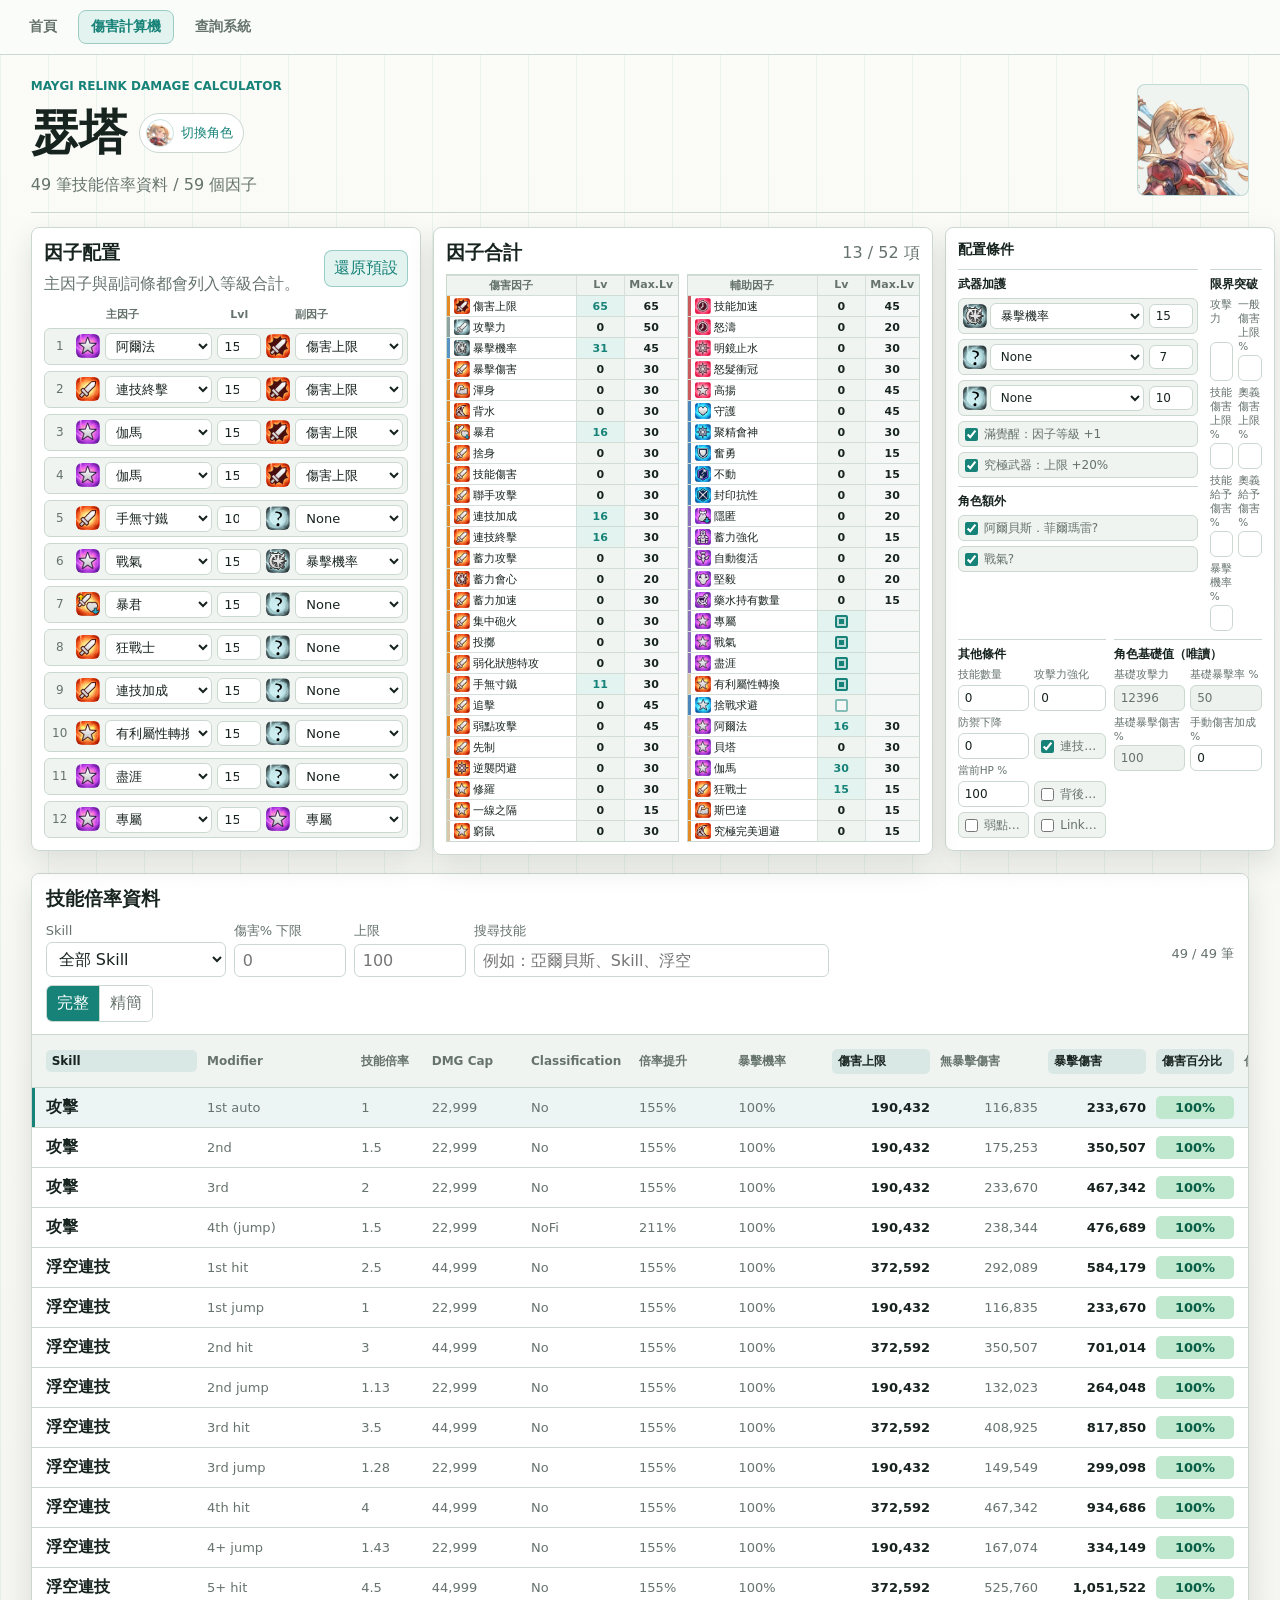
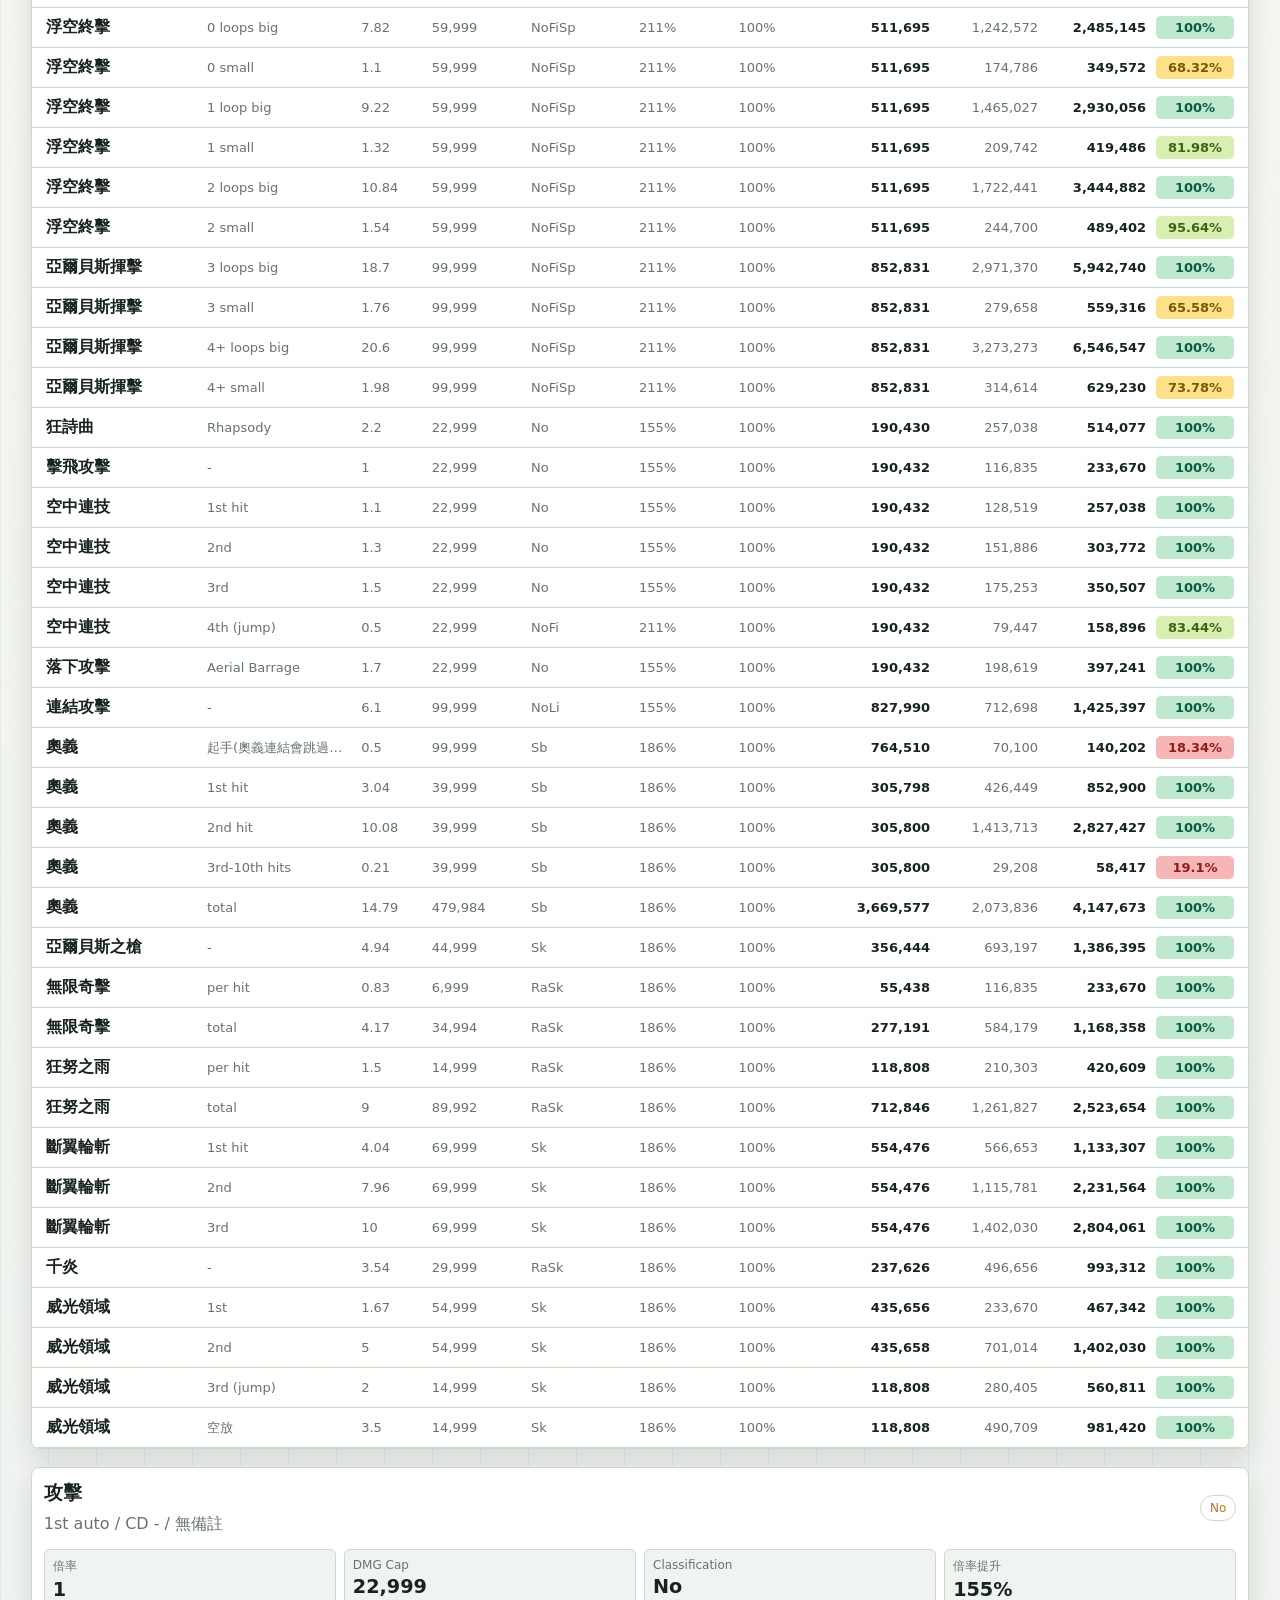
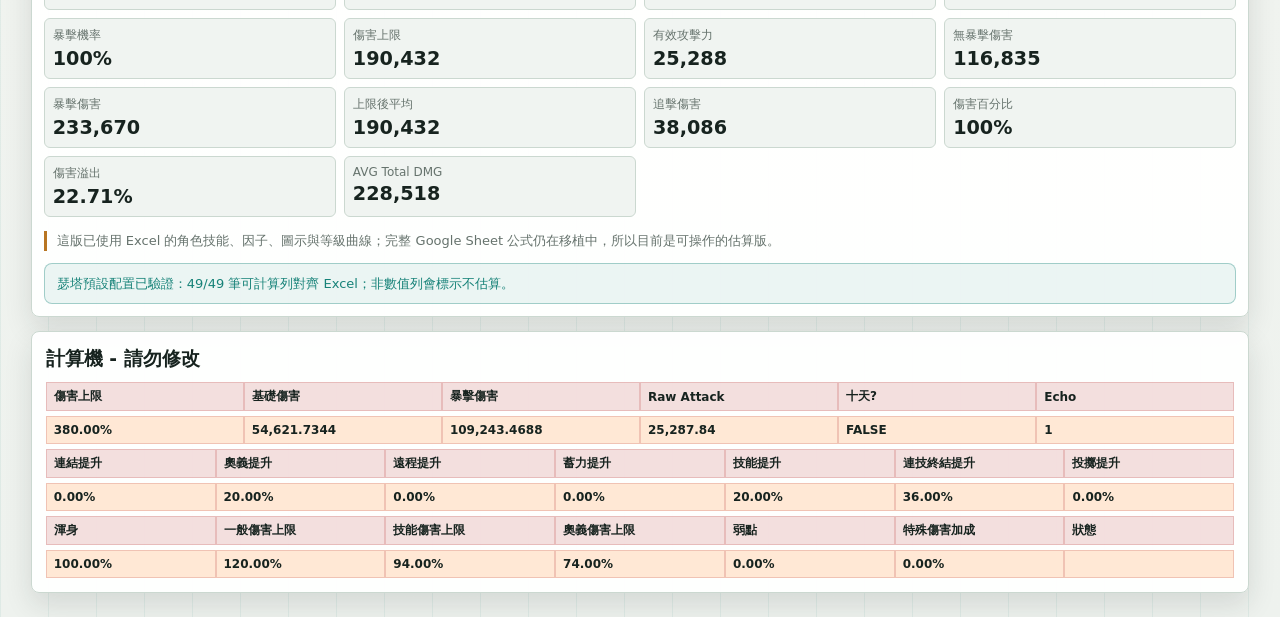
==== damage/index.html @ 38454992 "Sync damage data from Google Sheet export" ====
<!doctype html>
<html lang="zh-Hant">
  <head>
    <meta charset="utf-8" />
    <meta name="viewport" content="width=device-width, initial-scale=1" />
    <title>Relink 傷害計算</title>
    <link rel="stylesheet" href="./styles.css" />
  </head>
  <body>
    <nav class="site-nav" aria-label="全站導覽">
      <a href="../">首頁</a>
      <a class="active" href="./">傷害計算機</a>
      <a href="../query/">查詢系統</a>
    </nav>
    <div class="app">
      <main class="main">
        <section class="character-hero">
          <div>
            <p id="sourceMeta" class="eyebrow">Damage Calculator</p>
            <div class="character-title-row">
              <h2 id="characterName">角色</h2>
              <div class="character-picker">
                <button id="characterPickerButton" type="button" aria-expanded="false" aria-haspopup="listbox"></button>
                <div id="characterPickerMenu" class="character-picker-menu" role="listbox"></div>
              </div>
            </div>
            <p id="characterMeta" class="muted"></p>
          </div>
          <img id="characterAvatar" class="hero-avatar" alt="" />
        </section>

        <section class="layout">
          <section class="panel build-panel">
            <div class="panel-head">
              <div>
                <h3>因子配置</h3>
                <p>主因子與副詞條都會列入等級合計。</p>
              </div>
              <button id="resetBuildButton" type="button">還原預設</button>
            </div>
            <div id="sigilSlots" class="sigil-slots"></div>
          </section>

          <section class="panel side-panel">
            <div class="panel-head">
              <h3>配置條件</h3>
            </div>

            <div class="config-column">
              <div class="subsection">
                <h4>武器加護</h4>
                <div id="weaponGrid" class="weapon-grid"></div>
              </div>

              <div class="subsection">
                <h4>角色額外</h4>
                <div id="characterExtraGrid" class="toggle-grid"></div>
              </div>
            </div>

            <div class="config-column">
              <div class="subsection">
                <h4>限界突破</h4>
                <div id="limitBreakGrid" class="form-grid compact"></div>
              </div>
            </div>

            <div class="config-column">
              <div class="subsection">
                <h4>其他條件</h4>
                <div id="otherInputGrid" class="toggle-grid"></div>
              </div>

              <div class="subsection">
                <h4>角色基礎值（唯讀）</h4>
                <div class="base-grid compact">
                  <label class="field">
                    <span>基礎攻擊力</span>
                    <input id="attackInput" type="number" min="0" step="1" value="12396" readonly />
                  </label>
                  <label class="field">
                    <span>基礎暴擊率 %</span>
                    <input id="critRateInput" type="number" min="0" max="100" step="1" value="50" readonly />
                  </label>
                  <label class="field">
                    <span>基礎暴擊傷害 %</span>
                    <input id="critDamageInput" type="number" min="0" step="1" value="100" readonly />
                  </label>
                  <label class="field">
                    <span>手動傷害加成 %</span>
                    <input id="manualDamageInput" type="number" step="1" value="0" />
                  </label>
                </div>
              </div>
            </div>
          </section>

          <section class="panel trait-panel">
            <div class="panel-head">
              <h3>因子合計</h3>
              <span id="traitCount" class="muted"></span>
            </div>
            <div id="traitSummary" class="trait-summary"></div>
          </section>
        </section>

        <section class="panel data-section">
          <div class="section-head">
            <div>
              <h3>技能倍率資料</h3>
              <div class="table-tools">
                <label>
                  <span>Skill</span>
                  <select id="skillFilterSelect"></select>
                </label>
                <label>
                  <span>傷害% 下限</span>
                  <input id="damageMinInput" type="number" min="0" max="100" step="1" placeholder="0" />
                </label>
                <label>
                  <span>上限</span>
                  <input id="damageMaxInput" type="number" min="0" max="100" step="1" placeholder="100" />
                </label>
                <label class="table-search">
                  <span>搜尋技能</span>
                  <input id="searchInput" type="search" placeholder="例如：亞爾貝斯、Skill、浮空" autocomplete="off" />
                </label>
                <div class="segmented" role="group" aria-label="表格模式">
                  <button id="fullTableButton" type="button" class="active">完整</button>
                  <button id="compactTableButton" type="button">精簡</button>
                </div>
              </div>
            </div>
            <span id="rowCount"></span>
          </div>
          <div class="skill-header">
            <span class="col-skill important-col">Skill</span>
            <span class="col-modifier">Modifier</span>
            <span class="col-multiplier">技能倍率</span>
            <span class="col-base-cap">DMG Cap</span>
            <span class="col-class">Classification</span>
            <span class="col-boost">倍率提升</span>
            <span class="col-crit-rate">暴擊機率</span>
            <span class="col-final-cap important-col">傷害上限</span>
            <span class="col-normal">無暴擊傷害</span>
            <span class="col-crit important-col">暴擊傷害</span>
            <span class="col-damage-percent important-col">傷害百分比</span>
            <span class="col-overflow">傷害溢出</span>
            <span class="col-echo">追擊傷害</span>
            <span class="col-total important-col">AVG Total DMG</span>
          </div>
          <div id="skillTable" class="skill-table"></div>
        </section>

        <section class="detail-section">
          <section class="panel result-panel">
            <div class="panel-head">
              <div>
                <h3 id="selectedSkillName">技能</h3>
                <p id="selectedSkillMeta"></p>
              </div>
              <span id="selectedClass" class="badge">-</span>
            </div>
            <div class="result-grid">
              <div><span>倍率</span><strong id="resultMultiplier">-</strong></div>
              <div><span>DMG Cap</span><strong id="resultBaseCap">-</strong></div>
              <div><span>Classification</span><strong id="resultClassification">-</strong></div>
              <div><span>倍率提升</span><strong id="resultMultiplierBoost">-</strong></div>
              <div><span>暴擊機率</span><strong id="resultCritRate">-</strong></div>
              <div><span>傷害上限</span><strong id="resultFinalCap">-</strong></div>
              <div><span>有效攻擊力</span><strong id="resultAttack">-</strong></div>
              <div><span>無暴擊傷害</span><strong id="resultNormal">-</strong></div>
              <div><span>暴擊傷害</span><strong id="resultCrit">-</strong></div>
              <div><span>上限後平均</span><strong id="resultAverage">-</strong></div>
              <div><span>追擊傷害</span><strong id="resultEcho">-</strong></div>
              <div><span>傷害百分比</span><strong id="resultDamagePercent">-</strong></div>
              <div><span>傷害溢出</span><strong id="resultOverflow">-</strong></div>
              <div><span>AVG Total DMG</span><strong id="resultTotal">-</strong></div>
            </div>
            <p class="notice">這版已使用 Excel 的角色技能、因子、圖示與等級曲線；完整 Google Sheet 公式仍在移植中，所以目前是可操作的估算版。</p>
            <p id="verificationNote" class="verification-note"></p>
          </section>

          <section class="panel calculator-panel">
            <div class="panel-head">
              <h3>計算機 - 請勿修改</h3>
            </div>
            <div id="calculatorGrid" class="calculator-grid"></div>
          </section>
        </section>
      </main>
    </div>

    <script src="./data/damage-calculator.js?v=20260531-6"></script>
    <script src="./app.js?v=20260531-6"></script>
  </body>
</html>
---- damage/styles.css ----
:root {
  color-scheme: light;
  --bg: #f4f5f1;
  --panel: #ffffff;
  --panel-soft: #f0f4f1;
  --line: #cbd8d0;
  --text: #17231f;
  --muted: #66736d;
  --accent: #168278;
  --accent-soft: #e3f3ef;
  --gold: #b87522;
  --red: #c14d4d;
  --blue: #4779b8;
  --shadow: 0 12px 28px rgba(23, 35, 31, 0.12);
}

* {
  box-sizing: border-box;
}

body {
  margin: 0;
  background:
    linear-gradient(90deg, rgba(22, 130, 120, 0.07) 0 1px, transparent 1px 100%),
    linear-gradient(180deg, #fbfcf7 0%, var(--bg) 48%, #eef2ee 100%);
  background-size: 48px 48px, auto;
  color: var(--text);
  font-family: "Microsoft JhengHei", "PingFang TC", "Noto Sans TC", system-ui, sans-serif;
}

.site-nav {
  position: sticky;
  top: 0;
  z-index: 40;
  display: flex;
  gap: 8px;
  align-items: center;
  padding: 10px 16px;
  border-bottom: 1px solid var(--line);
  background: rgba(250, 252, 249, 0.94);
  backdrop-filter: blur(14px);
}

.site-nav a {
  padding: 7px 12px;
  border: 1px solid transparent;
  border-radius: 8px;
  color: var(--muted);
  font-size: 14px;
  font-weight: 700;
  text-decoration: none;
}

.site-nav a:hover,
.site-nav a.active {
  border-color: #9ccbc4;
  color: var(--accent);
  background: var(--accent-soft);
}

button,
input,
select {
  font: inherit;
}

button,
select {
  cursor: pointer;
}

.app {
  display: grid;
  grid-template-columns: minmax(0, 1fr);
  min-height: 100vh;
}

.sidebar {
  position: sticky;
  top: 0;
  height: 100vh;
  overflow: auto;
  border-right: 1px solid var(--line);
  padding: 22px 14px;
  background: rgba(250, 252, 249, 0.96);
  backdrop-filter: blur(14px);
}

.brand p,
.eyebrow {
  margin: 0 0 8px;
  color: var(--accent);
  font-size: 12px;
  font-weight: 800;
  letter-spacing: 0;
  text-transform: uppercase;
}

.brand h1,
.character-hero h2,
.panel h3,
.panel h4,
.section-head h3 {
  margin: 0;
  letter-spacing: 0;
}

.brand h1 {
  font-size: 28px;
}

.brand span,
.muted,
.panel-head p,
#selectedSkillMeta,
.notice {
  color: var(--muted);
}

.brand span {
  display: block;
  margin-top: 10px;
  font-size: 13px;
  line-height: 1.6;
}

.field {
  display: grid;
  gap: 5px;
  margin-top: 10px;
}

.field span {
  color: var(--muted);
  font-size: 13px;
}

.field input,
.sigil-slot select,
.sigil-slot input {
  width: 100%;
  min-width: 0;
  border: 1px solid var(--line);
  border-radius: 6px;
  padding: 6px 8px;
  color: var(--text);
  background: var(--panel);
  outline: none;
}

.field input[readonly] {
  color: var(--muted);
  background: #eef2ef;
  cursor: default;
}

.field input:focus,
.sigil-slot select:focus,
.sigil-slot input:focus {
  border-color: var(--accent);
  box-shadow: 0 0 0 3px rgba(22, 130, 120, 0.14);
}

.character-option img,
.hero-avatar {
  border: 1px solid rgba(22, 130, 120, 0.22);
  border-radius: 8px;
  background: var(--panel-soft);
  object-fit: cover;
}

.main {
  min-width: 0;
  padding: 24px clamp(16px, 2.4vw, 34px);
}

.character-hero {
  display: grid;
  grid-template-columns: 1fr 112px;
  gap: 18px;
  align-items: end;
  border-bottom: 1px solid var(--line);
  padding-bottom: 16px;
}

.character-hero h2 {
  font-size: clamp(30px, 4vw, 48px);
}

.character-title-row {
  display: flex;
  gap: 12px;
  align-items: center;
  flex-wrap: wrap;
}

.character-picker {
  position: relative;
}

#characterPickerButton {
  display: inline-flex;
  align-items: center;
  gap: 7px;
  border: 1px solid var(--line);
  border-radius: 999px;
  padding: 5px 10px 5px 6px;
  color: var(--accent);
  background: var(--panel);
  font-size: 13px;
}

#characterPickerButton img {
  width: 28px;
  height: 28px;
  border: 1px solid rgba(22, 130, 120, 0.22);
  border-radius: 999px;
  object-fit: cover;
}

.character-picker-menu {
  position: absolute;
  z-index: 20;
  top: calc(100% + 8px);
  left: 0;
  display: none;
  width: 260px;
  max-height: 420px;
  overflow: auto;
  border: 1px solid var(--line);
  border-radius: 8px;
  padding: 6px;
  background: rgba(255, 255, 255, 0.98);
  box-shadow: var(--shadow);
}

.character-picker-menu.open {
  display: grid;
  gap: 5px;
}

.character-option {
  display: grid;
  grid-template-columns: 34px minmax(0, 1fr) auto;
  gap: 8px;
  align-items: center;
  width: 100%;
  border: 1px solid transparent;
  border-radius: 6px;
  padding: 5px 7px 5px 5px;
  color: var(--text);
  background: transparent;
  text-align: left;
}

.character-option:hover,
.character-option.selected {
  border-color: rgba(22, 130, 120, 0.35);
  background: var(--accent-soft);
}

.character-option img {
  width: 34px;
  height: 34px;
}

.character-option strong,
.character-option small {
  display: block;
  overflow: hidden;
  text-overflow: ellipsis;
  white-space: nowrap;
}

.character-option small {
  color: var(--muted);
  font-size: 11px;
}

.character-option .skill-count,
.character-option .verification-badge {
  min-width: 28px;
  border-radius: 999px;
  padding: 2px 6px;
  color: var(--muted);
  background: var(--panel-soft);
  font-size: 11px;
  text-align: center;
}

.character-option .verification-badge {
  min-width: 58px;
  color: #8a5b08;
  background: #fff4db;
  border: 1px solid #ead39d;
}

.character-option.unverified {
  color: #52605e;
}

.character-hero p:last-child {
  margin: 10px 0 0;
}

.hero-avatar {
  justify-self: end;
  width: 112px;
  height: 112px;
}

.layout {
  display: grid;
  grid-template-columns: minmax(390px, 530px) minmax(500px, 620px) minmax(330px, 1fr);
  gap: 12px;
  margin-top: 14px;
  align-items: start;
}

.panel {
  border: 1px solid var(--line);
  border-radius: 8px;
  background: rgba(255, 255, 255, 0.97);
  box-shadow: var(--shadow);
}

.build-panel,
.side-panel,
.result-panel,
.trait-panel {
  padding: 12px;
}

.side-panel {
  display: grid;
  grid-template-columns: 220px minmax(0, 1fr);
  gap: 8px 12px;
  align-content: start;
  align-items: start;
  grid-column: 3;
  grid-row: 1;
  justify-self: start;
  width: min(100%, 930px);
  font-size: 12px;
}

.side-panel .panel-head {
  grid-column: 1 / -1;
  padding-bottom: 2px;
}

.side-panel .config-column:nth-child(2) {
  grid-column: 1;
  grid-row: 2 / span 2;
}

.side-panel .config-column:nth-child(3) {
  grid-column: 2;
  grid-row: 2;
}

.side-panel .config-column:nth-child(4) {
  grid-column: 2;
  grid-row: 3;
  grid-template-columns: minmax(0, 1fr) minmax(0, 1fr);
  gap: 8px 12px;
}

.config-column {
  display: grid;
  align-content: start;
  gap: 8px;
  min-width: 0;
}

.side-panel input,
.side-panel select,
.side-panel .toggle {
  max-width: 100%;
}

.build-panel {
  grid-column: 1;
  grid-row: 1;
  max-width: 530px;
}

.panel-head,
.section-head {
  display: flex;
  justify-content: space-between;
  gap: 14px;
  align-items: center;
}

.panel-head p,
#selectedSkillMeta,
.notice {
  margin: 6px 0 0;
  line-height: 1.55;
}

.panel-head button {
  flex: 0 0 auto;
  border: 1px solid rgba(22, 130, 120, 0.35);
  border-radius: 8px;
  padding: 7px 9px;
  color: var(--accent);
  background: var(--accent-soft);
}

.sigil-slots {
  display: grid;
  gap: 6px;
  margin-top: 10px;
}

.weapon-grid {
  display: grid;
  gap: 5px;
  grid-template-columns: 1fr;
  justify-content: start;
}

.weapon-row {
  display: grid;
  grid-template-columns: 22px minmax(0, 1fr) 44px;
  gap: 5px;
  align-items: center;
  min-height: 31px;
  border: 1px solid var(--line);
  border-radius: 6px;
  padding: 4px;
  background: var(--panel-soft);
}

.weapon-grid > .toggle {
  max-width: none;
}

.weapon-row select,
.weapon-row input {
  width: 100%;
  min-width: 0;
  border: 1px solid var(--line);
  border-radius: 6px;
  padding: 4px 6px;
  color: var(--text);
  background: var(--panel);
  outline: none;
  font-size: 12px;
}

.weapon-row input {
  text-align: center;
}

.sigil-slot {
  display: grid;
  grid-template-columns: 22px 24px minmax(96px, 1fr) 44px 24px minmax(96px, 1fr);
  gap: 5px;
  align-items: center;
  min-height: 33px;
  border: 1px solid var(--line);
  border-radius: 6px;
  padding: 4px;
  background: var(--panel-soft);
  font-size: 13px;
}

.sigil-slot-header {
  display: grid;
  grid-template-columns: 22px 24px minmax(96px, 1fr) 44px 24px minmax(96px, 1fr);
  gap: 5px;
  align-items: center;
  padding: 0 6px;
  color: var(--muted);
  font-size: 11px;
  font-weight: 700;
}

.sigil-slot-header span:nth-child(4) {
  text-align: center;
}

.slot-number {
  color: var(--muted);
  font-size: 12px;
  text-align: center;
}

.sigil-icon,
.trait-row img {
  width: 24px;
  height: 24px;
  border-radius: 6px;
  object-fit: contain;
}

.sigil-slot input {
  text-align: center;
}

.sigil-slot select,
.sigil-slot input {
  padding: 4px 6px;
  font-size: 13px;
}

.form-grid {
  display: grid;
  gap: 8px;
}

.form-grid.compact {
  grid-template-columns: repeat(2, minmax(0, 1fr));
}

.base-grid {
  display: grid;
  gap: 8px;
}

.base-grid.compact {
  grid-template-columns: repeat(2, minmax(0, 1fr));
}

.inline-field {
  margin-top: 0;
}

.subsection {
  border-top: 1px solid var(--line);
  margin-top: 0;
  padding-top: 6px;
}

.subsection h4 {
  margin-bottom: 5px;
  font-size: 12px;
}

.toggle-grid {
  display: grid;
  grid-template-columns: repeat(2, minmax(0, 1fr));
  gap: 6px;
}

.side-panel .form-grid.compact,
.side-panel .base-grid.compact {
  grid-template-columns: repeat(2, minmax(96px, 1fr));
  gap: 5px;
}

.side-panel .config-column:nth-child(3) .form-grid.compact {
  grid-template-columns: repeat(4, minmax(0, 1fr));
}

.side-panel .toggle-grid {
  grid-template-columns: repeat(2, minmax(96px, 1fr));
  gap: 5px;
  align-items: end;
  justify-content: stretch;
}

.side-panel .field {
  gap: 3px;
  margin-top: 0;
}

.side-panel .field span {
  font-size: 10.5px;
}

.side-panel .field input {
  min-height: 26px;
  padding: 3px 6px;
  font-size: 12px;
}

.side-panel .toggle span {
  white-space: nowrap;
}

.toggle {
  display: flex;
  align-items: center;
  gap: 6px;
  min-height: 26px;
  border: 1px solid var(--line);
  border-radius: 6px;
  padding: 3px 6px;
  color: var(--muted);
  background: var(--panel-soft);
  font-size: 12px;
}

.toggle span {
  min-width: 0;
  overflow: hidden;
  line-height: 1.2;
  text-overflow: ellipsis;
  white-space: nowrap;
}

.side-panel .subsection {
  min-width: 0;
  max-width: none;
}

.toggle input {
  flex: 0 0 auto;
  width: 13px;
  height: 13px;
  margin: 0;
  accent-color: var(--accent);
}

#characterExtraGrid {
  grid-template-columns: 1fr;
}

#characterExtraGrid .toggle span {
  overflow: visible;
  text-overflow: clip;
}

.result-panel {
  grid-column: 1 / -1;
}

.calculator-panel {
  grid-column: 1 / -1;
  padding: 14px;
}

.badge {
  flex: 0 0 auto;
  border: 1px solid var(--line);
  border-radius: 999px;
  padding: 5px 9px;
  color: var(--gold);
  background: var(--panel);
  font-size: 12px;
  white-space: nowrap;
}

.result-grid {
  display: grid;
  grid-template-columns: repeat(4, minmax(0, 1fr));
  gap: 8px;
  margin-top: 12px;
}

.result-grid div {
  min-width: 0;
  border: 1px solid var(--line);
  border-radius: 6px;
  padding: 8px;
  background: var(--panel-soft);
}

.result-grid span {
  display: block;
  color: var(--muted);
  font-size: 12px;
}

.result-grid strong {
  display: block;
  overflow: hidden;
  margin-top: 3px;
  font-size: clamp(15px, 1.5vw, 20px);
  text-overflow: ellipsis;
  white-space: nowrap;
}

.notice {
  border-left: 3px solid var(--gold);
  margin-top: 14px;
  padding-left: 10px;
  font-size: 13px;
}

.verification-note {
  border: 1px solid var(--line);
  border-radius: 8px;
  margin: 12px 0 0;
  padding: 10px 12px;
  color: var(--muted);
  background: var(--panel-soft);
  font-size: 13px;
  line-height: 1.5;
}

.verification-note[data-status="verified"] {
  border-color: rgba(22, 130, 120, 0.35);
  color: var(--accent);
  background: rgba(22, 130, 120, 0.08);
}

.verification-note[data-status="partial"] {
  border-color: rgba(184, 117, 34, 0.35);
  color: #7d551d;
  background: rgba(184, 117, 34, 0.08);
}

.trait-panel {
  grid-column: 2;
  grid-row: 1;
  align-self: start;
  max-width: 620px;
}

.calculator-grid {
  display: grid;
  gap: 5px;
  margin-top: 10px;
  overflow-x: auto;
}

.calculator-label-row,
.calculator-value-row {
  display: grid;
  grid-auto-columns: minmax(104px, 1fr);
  grid-auto-flow: column;
  min-width: max-content;
}

.calculator-label-row span,
.calculator-value-row strong {
  min-height: 28px;
  border: 1px solid rgba(193, 77, 77, 0.24);
  padding: 5px 7px;
  font-size: 12px;
}

.calculator-label-row span {
  display: flex;
  align-items: center;
  color: var(--text);
  background: rgba(193, 77, 77, 0.18);
  font-weight: 700;
}

.calculator-value-row strong {
  display: flex;
  align-items: center;
  color: var(--text);
  background: rgba(255, 229, 206, 0.86);
  font-weight: 600;
  white-space: nowrap;
}

.trait-summary {
  display: grid;
  grid-template-columns: repeat(2, minmax(0, 1fr));
  gap: 8px;
  max-height: 580px;
  margin-top: 8px;
  overflow: auto;
}

.trait-table-wrap {
  min-width: 0;
}

.trait-table-wrap h4 {
  border: 1px solid var(--line);
  border-bottom: 0;
  padding: 4px 6px;
  color: var(--text);
  background: var(--accent-soft);
  font-size: 12px;
  font-weight: 800;
  text-align: center;
}

.trait-table {
  display: grid;
  min-width: 0;
  border: 1px solid var(--line);
  background: var(--panel);
  font-size: 11px;
}

.trait-table-header,
.trait-table-row {
  display: grid;
  grid-template-columns: minmax(0, 1fr) 48px 54px;
  min-width: 0;
  position: relative;
}

.trait-table-row::before {
  position: absolute;
  top: 1px;
  bottom: 0;
  left: 0;
  width: 3px;
  background: var(--trait-color, var(--line));
  content: "";
}

.trait-table-header span,
.trait-table-row > span,
.trait-table-row > strong,
.trait-table-row > em {
  min-width: 0;
  min-height: 18px;
  border-top: 1px solid rgba(203, 216, 208, 0.82);
  border-left: 1px solid rgba(203, 216, 208, 0.7);
  padding: 2px 4px;
}

.trait-table-header span:first-child,
.trait-table-row > span:first-child {
  border-left: 0;
}

.trait-table-header span {
  color: var(--muted);
  background: var(--panel-soft);
  font-weight: 700;
  text-align: center;
}

.trait-table-row > strong,
.trait-table-row > em {
  display: flex;
  align-items: center;
  justify-content: center;
  color: var(--text);
  background: rgba(244, 248, 245, 0.9);
  font-style: normal;
  font-weight: 600;
}

.trait-table-row > strong {
  background: rgba(240, 244, 241, 0.96);
}

.trait-table-row.active > strong {
  color: var(--accent);
  background: var(--accent-soft);
}

.trait-name {
  display: flex;
  align-items: center;
  gap: 3px;
  overflow: hidden;
  padding-left: 7px !important;
  color: var(--text);
  background: rgba(255, 255, 255, 0.88);
}

.trait-name img {
  flex: 0 0 auto;
  width: 16px;
  height: 16px;
  border-radius: 3px;
  object-fit: contain;
}

.trait-name span {
  min-width: 0;
  overflow: hidden;
  text-overflow: ellipsis;
  white-space: nowrap;
}

.trait-check {
  display: inline-flex;
  width: 13px;
  height: 13px;
  border: 2px solid rgba(22, 130, 120, 0.5);
  border-radius: 2px;
  background: rgba(255, 255, 255, 0.36);
}

.trait-check.checked {
  border-color: var(--accent);
  background: var(--accent);
  box-shadow: inset 0 0 0 2px rgba(255, 255, 255, 0.72);
}

.trait-kind-orange {
  --trait-color: #e28b27;
}

.trait-kind-gray {
  --trait-color: #8fa4a0;
}

.trait-kind-crit {
  --trait-color: #5793c3;
}

.trait-kind-red {
  --trait-color: #c95b5f;
}

.trait-kind-blue {
  --trait-color: #4e86b9;
}

.trait-kind-purple {
  --trait-color: #8b72bb;
}

.trait-kind-none {
  --trait-color: #d8c7a8;
}

.trait-row {
  display: grid;
  grid-template-columns: 26px minmax(0, 1fr) auto auto;
  gap: 6px;
  align-items: center;
  border: 1px solid var(--line);
  border-radius: 6px;
  padding: 4px 6px;
  background: var(--panel-soft);
  font-size: 13px;
}

.trait-row span {
  min-width: 0;
  overflow: hidden;
  text-overflow: ellipsis;
  white-space: nowrap;
}

.trait-row strong {
  color: var(--accent);
  font-size: 13px;
}

.trait-row em {
  color: var(--muted);
  font-size: 13px;
  font-style: normal;
  white-space: nowrap;
}

.data-section {
  margin-top: 18px;
  overflow-x: auto;
  overflow-y: hidden;
}

.detail-section {
  display: grid;
  grid-template-columns: minmax(0, 1fr);
  gap: 14px;
  margin-top: 18px;
}

.section-head {
  padding: 12px 14px;
  border-bottom: 1px solid var(--line);
}

.section-head span {
  color: var(--muted);
  font-size: 13px;
}

.table-tools {
  display: flex;
  flex-wrap: wrap;
  gap: 8px;
  align-items: end;
  margin-top: 10px;
}

.table-tools label {
  display: grid;
  gap: 4px;
  min-width: 112px;
}

.table-tools label:first-child {
  min-width: 180px;
}

.table-tools .table-search {
  flex: 1 1 280px;
  max-width: 460px;
  min-width: 240px;
}

.table-tools select,
.table-tools input {
  width: 100%;
  border: 1px solid var(--line);
  border-radius: 6px;
  padding: 6px 8px;
  color: var(--text);
  background: var(--panel);
  outline: none;
}

.segmented {
  display: inline-flex;
  border: 1px solid var(--line);
  border-radius: 6px;
  overflow: hidden;
}

.segmented button {
  border: 0;
  padding: 7px 10px;
  color: var(--muted);
  background: var(--panel);
}

.segmented button + button {
  border-left: 1px solid var(--line);
}

.segmented button.active {
  color: #fff;
  background: var(--accent);
}

.skill-header,
.skill-row {
  display: grid;
  grid-template-columns:
    minmax(116px, 1.05fr)
    minmax(116px, 1fr)
    0.42fr
    0.62fr
    0.68fr
    0.62fr
    0.58fr
    0.68fr
    0.68fr
    0.68fr
    0.54fr
    0.54fr
    0.64fr
    0.72fr;
  gap: 10px;
  align-items: center;
  min-width: 1520px;
}

.data-section.compact-mode .skill-header,
.data-section.compact-mode .skill-row {
  grid-template-columns:
    minmax(140px, 1.2fr)
    minmax(120px, 1fr)
    0.72fr
    0.76fr
    0.74fr
    0.72fr
    0.84fr;
  min-width: 980px;
}

.data-section.compact-mode .col-multiplier,
.data-section.compact-mode .col-base-cap,
.data-section.compact-mode .col-class,
.data-section.compact-mode .col-boost,
.data-section.compact-mode .col-crit-rate,
.data-section.compact-mode .col-normal,
.data-section.compact-mode .col-overflow {
  display: none;
}

.skill-header {
  border-bottom: 1px solid var(--line);
  padding: 8px 14px;
  color: var(--muted);
  background: var(--panel-soft);
  font-size: 12px;
  font-weight: 700;
}

.skill-header .important-col {
  color: var(--text);
  background: rgba(22, 130, 120, 0.1);
  border-radius: 5px;
  padding: 4px 6px;
}

.skill-table {
  display: grid;
}

.skill-row {
  border: 0;
  border-bottom: 1px solid var(--line);
  padding: 8px 14px;
  color: var(--text);
  background: transparent;
  text-align: left;
}

.skill-row:hover,
.skill-row.active {
  background: rgba(22, 130, 120, 0.08);
}

.skill-row.active {
  box-shadow: inset 3px 0 0 var(--accent);
}

.skill-row strong,
.skill-row span {
  min-width: 0;
  overflow: hidden;
  text-overflow: ellipsis;
  white-space: nowrap;
}

.skill-row span {
  color: var(--muted);
  font-size: 13px;
}

.metric-cell {
  text-align: right;
  font-variant-numeric: tabular-nums;
}

.important-cell {
  color: var(--text) !important;
  font-weight: 700;
}

.damage-percent {
  border-radius: 5px;
  padding: 4px 6px;
  text-align: center;
  font-weight: 800;
}

.cap-100 {
  color: #085f46 !important;
  background: #bfe8ce;
}

.cap-80 {
  color: #3f6212 !important;
  background: #d9efb2;
}

.cap-60 {
  color: #7a5800 !important;
  background: #ffe08a;
}

.cap-40 {
  color: #8a3d05 !important;
  background: #ffc078;
}

.cap-low {
  color: #8f1d1d !important;
  background: #f7b6b6;
}

.cap-na {
  color: var(--muted) !important;
  background: #e3e7e4;
}

.empty-state {
  border: 1px dashed var(--line);
  border-radius: 8px;
  margin: 12px 0;
  padding: 22px;
  color: var(--muted);
  text-align: center;
}

.compact-empty {
  grid-column: 1 / -1;
  margin: 0;
  padding: 14px;
  font-size: 13px;
}

@media (max-width: 1180px) {
  .layout {
    grid-template-columns: 1fr;
  }

  .result-panel,
  .calculator-panel,
  .trait-panel,
  .side-panel,
  .build-panel {
    grid-column: auto;
    grid-row: auto;
    max-width: none;
  }

  .side-panel {
    grid-template-columns: repeat(2, minmax(0, 1fr));
    width: 100%;
  }

  .side-panel .config-column:nth-child(4) {
    padding-top: 0;
  }

  .side-panel .form-grid.compact,
  .side-panel .base-grid.compact,
  .side-panel .toggle-grid {
    grid-template-columns: repeat(2, minmax(0, 1fr));
  }

  .side-panel .config-column:nth-child(3) .form-grid.compact {
    grid-template-columns: repeat(2, minmax(0, 1fr));
  }
}

@media (max-width: 1780px) and (min-width: 1181px) {
  .side-panel {
    grid-template-columns: minmax(176px, 240px) minmax(0, 1fr);
    width: 100%;
  }

  .side-panel .config-column:nth-child(4) {
    grid-column: 1 / -1;
    grid-template-columns: repeat(2, minmax(0, 1fr));
    gap: 8px;
    padding-top: 0;
  }

  .side-panel .form-grid.compact,
  .side-panel .base-grid.compact,
  .side-panel .toggle-grid {
    grid-template-columns: repeat(2, minmax(0, 1fr));
  }

  .side-panel .config-column:nth-child(3) .form-grid.compact {
    grid-template-columns: repeat(2, minmax(0, 1fr));
  }
}

@media (max-width: 880px) {
  .character-hero {
    grid-template-columns: 1fr;
  }

  .sidebar {
    position: static;
    height: auto;
  }

  .hero-avatar {
    justify-self: start;
  }

  .sigil-slot {
    grid-template-columns: 24px 32px 1fr 70px;
  }

  .sigil-slot-header {
    grid-template-columns: 24px 32px 1fr 70px;
  }

  .sigil-slot-header span:nth-child(5),
  .sigil-slot-header span:nth-child(6) {
    display: none;
  }

  .sub-sigil-icon {
    grid-column: 2;
  }

  .sigil-sub {
    grid-column: 3 / -1;
  }

  .result-grid,
  .form-grid.compact,
  .base-grid.compact,
  .toggle-grid {
    grid-template-columns: 1fr 1fr;
  }

  .skill-header {
    display: none;
  }

  .skill-row {
    grid-template-columns: 1fr 1fr;
  }
}

@media (max-width: 560px) {
  .main,
  .sidebar {
    padding: 20px 14px;
  }

  .result-grid,
  .form-grid.compact,
  .base-grid.compact,
  .toggle-grid {
    grid-template-columns: 1fr;
  }
}
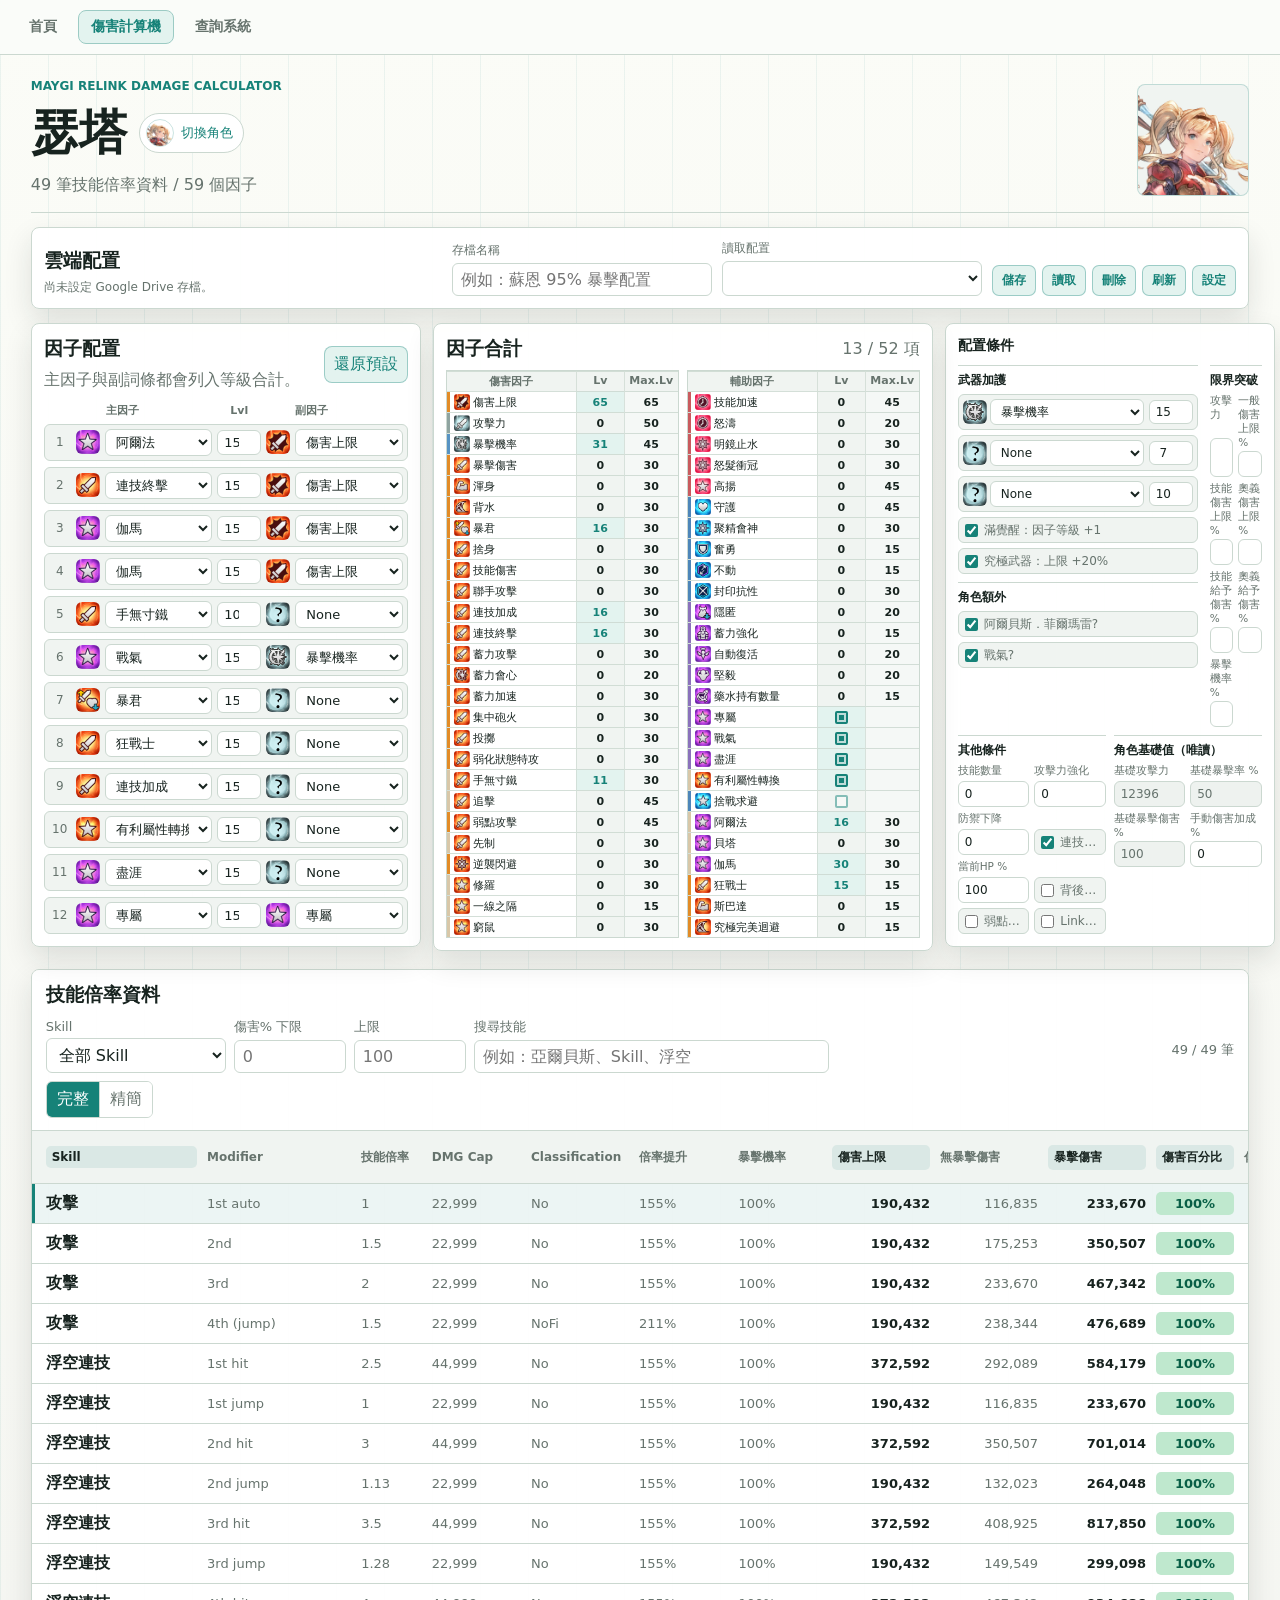
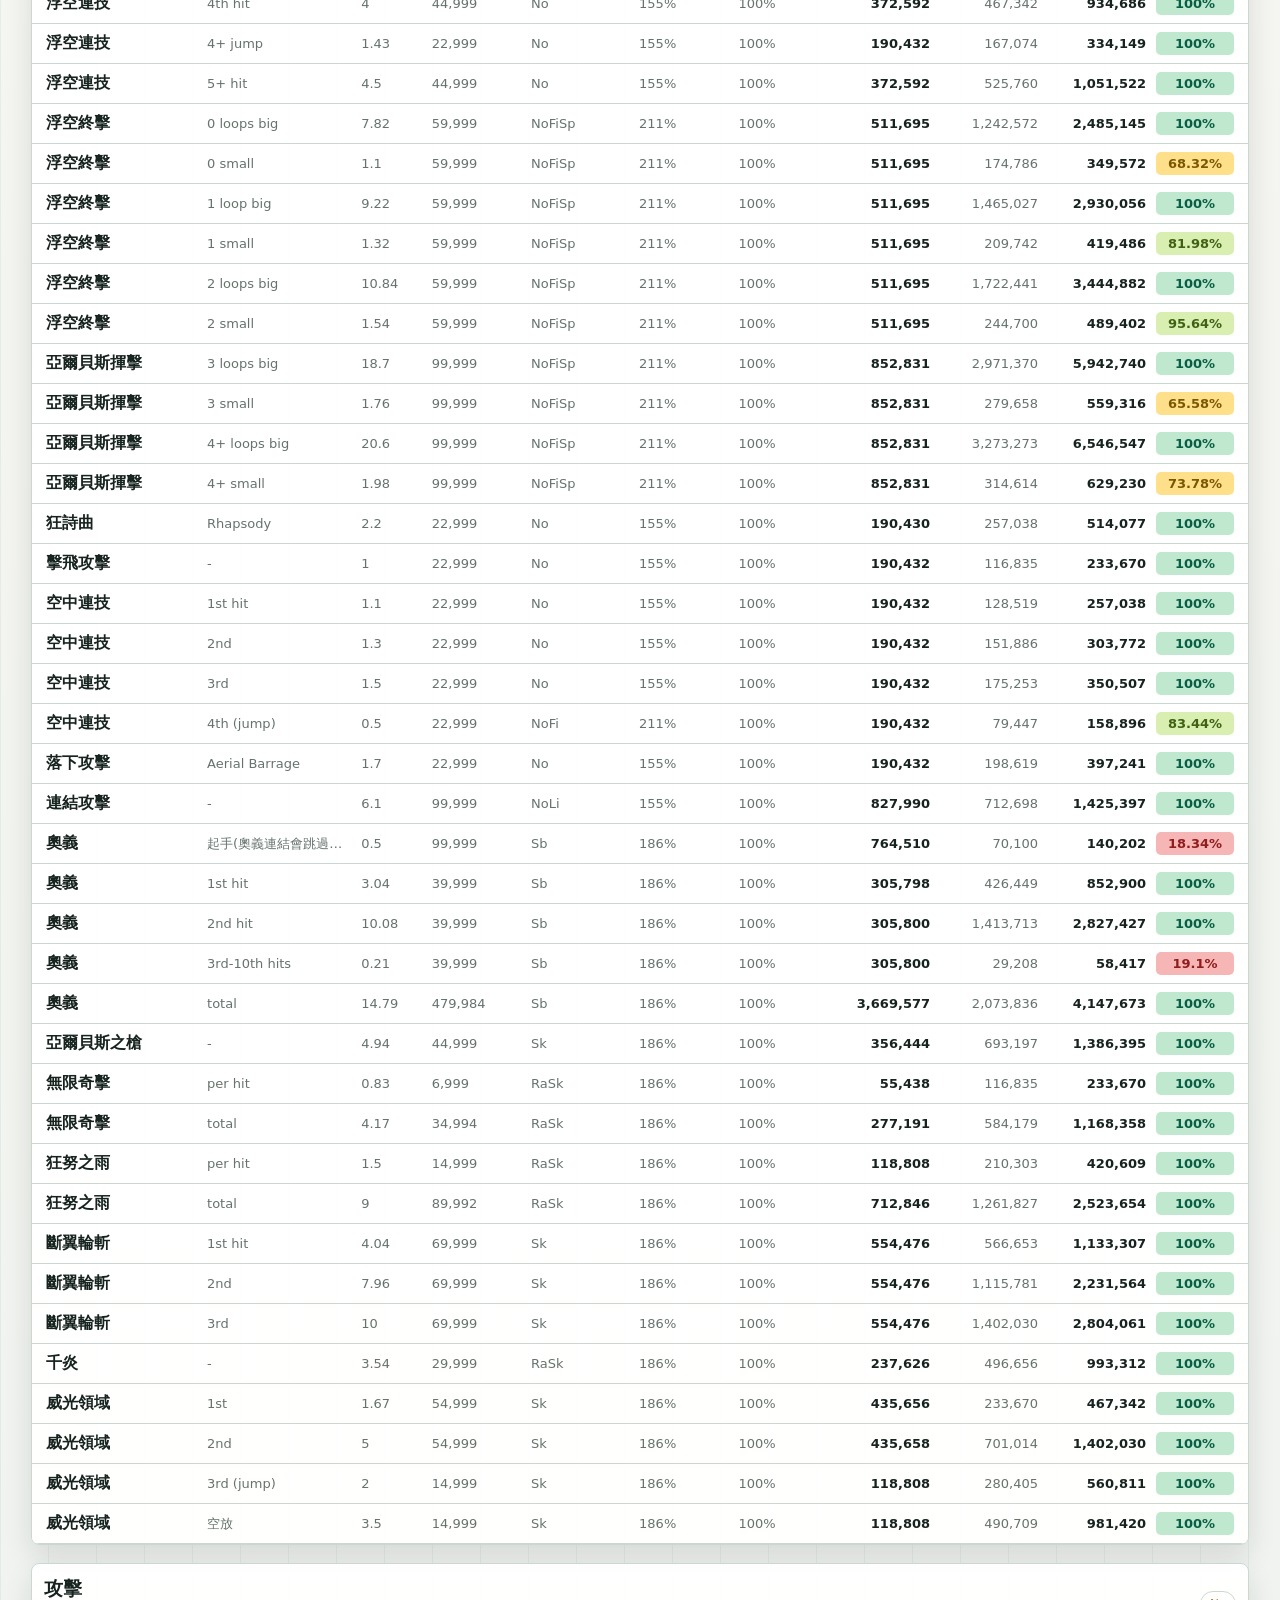
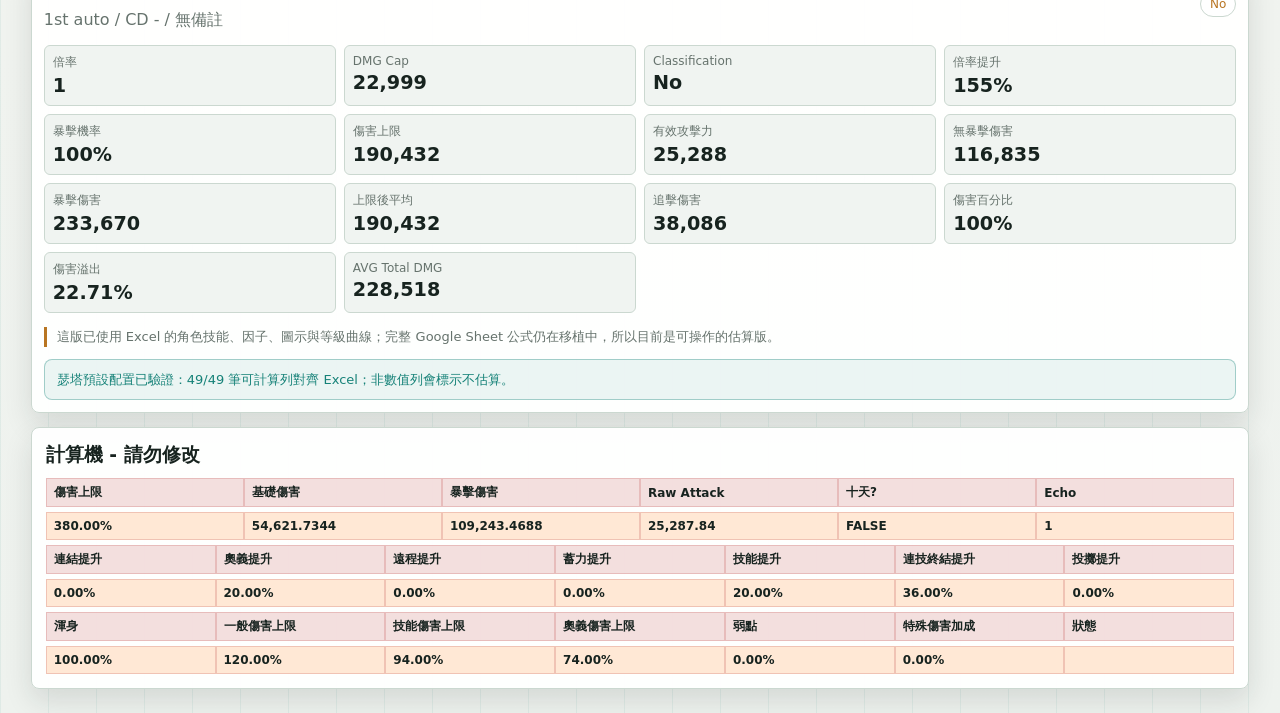
==== commit 4f1492c2: "Add Google Drive preset sync" ====
--- a/damage/index.html
+++ b/damage/index.html
@@ -29,6 +29,45 @@
           <img id="characterAvatar" class="hero-avatar" alt="" />
         </section>
 
+        <section class="panel preset-panel">
+          <div class="preset-main">
+            <div>
+              <h3>雲端配置</h3>
+              <p id="presetStatus">尚未設定 Google Drive 存檔。</p>
+            </div>
+            <label class="preset-name">
+              <span>存檔名稱</span>
+              <input id="presetNameInput" type="text" placeholder="例如：蘇恩 95% 暴擊配置" autocomplete="off" />
+            </label>
+            <label class="preset-select">
+              <span>讀取配置</span>
+              <select id="presetSelect"></select>
+            </label>
+            <div class="preset-actions">
+              <button id="savePresetButton" type="button">儲存</button>
+              <button id="loadPresetButton" type="button">讀取</button>
+              <button id="deletePresetButton" type="button">刪除</button>
+              <button id="refreshPresetButton" type="button">刷新</button>
+              <button id="presetSettingsButton" type="button">設定</button>
+            </div>
+          </div>
+          <div id="presetSettings" class="preset-settings" hidden>
+            <label>
+              <span>Apps Script Web App URL</span>
+              <input id="presetEndpointInput" type="url" placeholder="https://script.google.com/macros/s/..." autocomplete="off" />
+            </label>
+            <label>
+              <span>安全碼</span>
+              <input id="presetSecretInput" type="password" autocomplete="off" />
+            </label>
+            <div class="preset-actions">
+              <button id="savePresetSettingsButton" type="button">儲存設定</button>
+              <button id="testPresetSettingsButton" type="button">測試連線</button>
+              <a id="openPresetFolderLink" href="#" target="_blank" rel="noreferrer" hidden>開啟雲端資料夾</a>
+            </div>
+          </div>
+        </section>
+
         <section class="layout">
           <section class="panel build-panel">
             <div class="panel-head">
@@ -191,7 +230,7 @@
       </main>
     </div>
 
-    <script src="./data/damage-calculator.js?v=20260531-6"></script>
-    <script src="./app.js?v=20260531-6"></script>
+    <script src="./data/damage-calculator.js?v=20260601-1"></script>
+    <script src="./app.js?v=20260601-1"></script>
   </body>
 </html>
--- a/damage/styles.css
+++ b/damage/styles.css
@@ -322,6 +322,101 @@
   border-radius: 8px;
   background: rgba(255, 255, 255, 0.97);
   box-shadow: var(--shadow);
+}
+
+.preset-panel {
+  margin-top: 14px;
+  padding: 12px;
+}
+
+.preset-main {
+  display: grid;
+  grid-template-columns: minmax(190px, 1fr) minmax(190px, 260px) minmax(190px, 260px) auto;
+  gap: 10px;
+  align-items: end;
+}
+
+.preset-main h3 {
+  margin: 0;
+}
+
+.preset-main p {
+  margin: 5px 0 0;
+  color: var(--muted);
+  font-size: 12px;
+  line-height: 1.4;
+}
+
+.preset-name,
+.preset-select,
+.preset-settings label {
+  display: grid;
+  gap: 4px;
+}
+
+.preset-name span,
+.preset-select span,
+.preset-settings span {
+  color: var(--muted);
+  font-size: 12px;
+}
+
+.preset-name input,
+.preset-select select,
+.preset-settings input {
+  width: 100%;
+  min-width: 0;
+  border: 1px solid var(--line);
+  border-radius: 6px;
+  padding: 6px 8px;
+  color: var(--text);
+  background: var(--panel);
+  outline: none;
+}
+
+.preset-name input:focus,
+.preset-select select:focus,
+.preset-settings input:focus {
+  border-color: var(--accent);
+  box-shadow: 0 0 0 3px rgba(22, 130, 120, 0.14);
+}
+
+.preset-actions {
+  display: flex;
+  flex-wrap: wrap;
+  gap: 6px;
+  align-items: center;
+}
+
+.preset-actions button,
+.preset-actions a {
+  border: 1px solid rgba(22, 130, 120, 0.35);
+  border-radius: 7px;
+  padding: 6px 9px;
+  color: var(--accent);
+  background: var(--accent-soft);
+  font-size: 12px;
+  font-weight: 700;
+  text-decoration: none;
+}
+
+.preset-actions button:hover,
+.preset-actions a:hover {
+  border-color: rgba(22, 130, 120, 0.58);
+}
+
+.preset-settings {
+  display: grid;
+  grid-template-columns: minmax(260px, 1fr) minmax(180px, 240px) auto;
+  gap: 10px;
+  align-items: end;
+  border-top: 1px solid var(--line);
+  margin-top: 10px;
+  padding-top: 10px;
+}
+
+.preset-settings[hidden] {
+  display: none;
 }
 
 .build-panel,
@@ -1218,6 +1313,16 @@
   .side-panel .config-column:nth-child(3) .form-grid.compact {
     grid-template-columns: repeat(2, minmax(0, 1fr));
   }
+
+  .preset-main,
+  .preset-settings {
+    grid-template-columns: 1fr 1fr;
+  }
+
+  .preset-main > div:first-child,
+  .preset-actions {
+    grid-column: 1 / -1;
+  }
 }
 
 @media (max-width: 1780px) and (min-width: 1181px) {
@@ -1286,6 +1391,16 @@
     grid-template-columns: 1fr 1fr;
   }
 
+  .preset-main,
+  .preset-settings {
+    grid-template-columns: 1fr;
+  }
+
+  .preset-main > div:first-child,
+  .preset-actions {
+    grid-column: auto;
+  }
+
   .skill-header {
     display: none;
   }
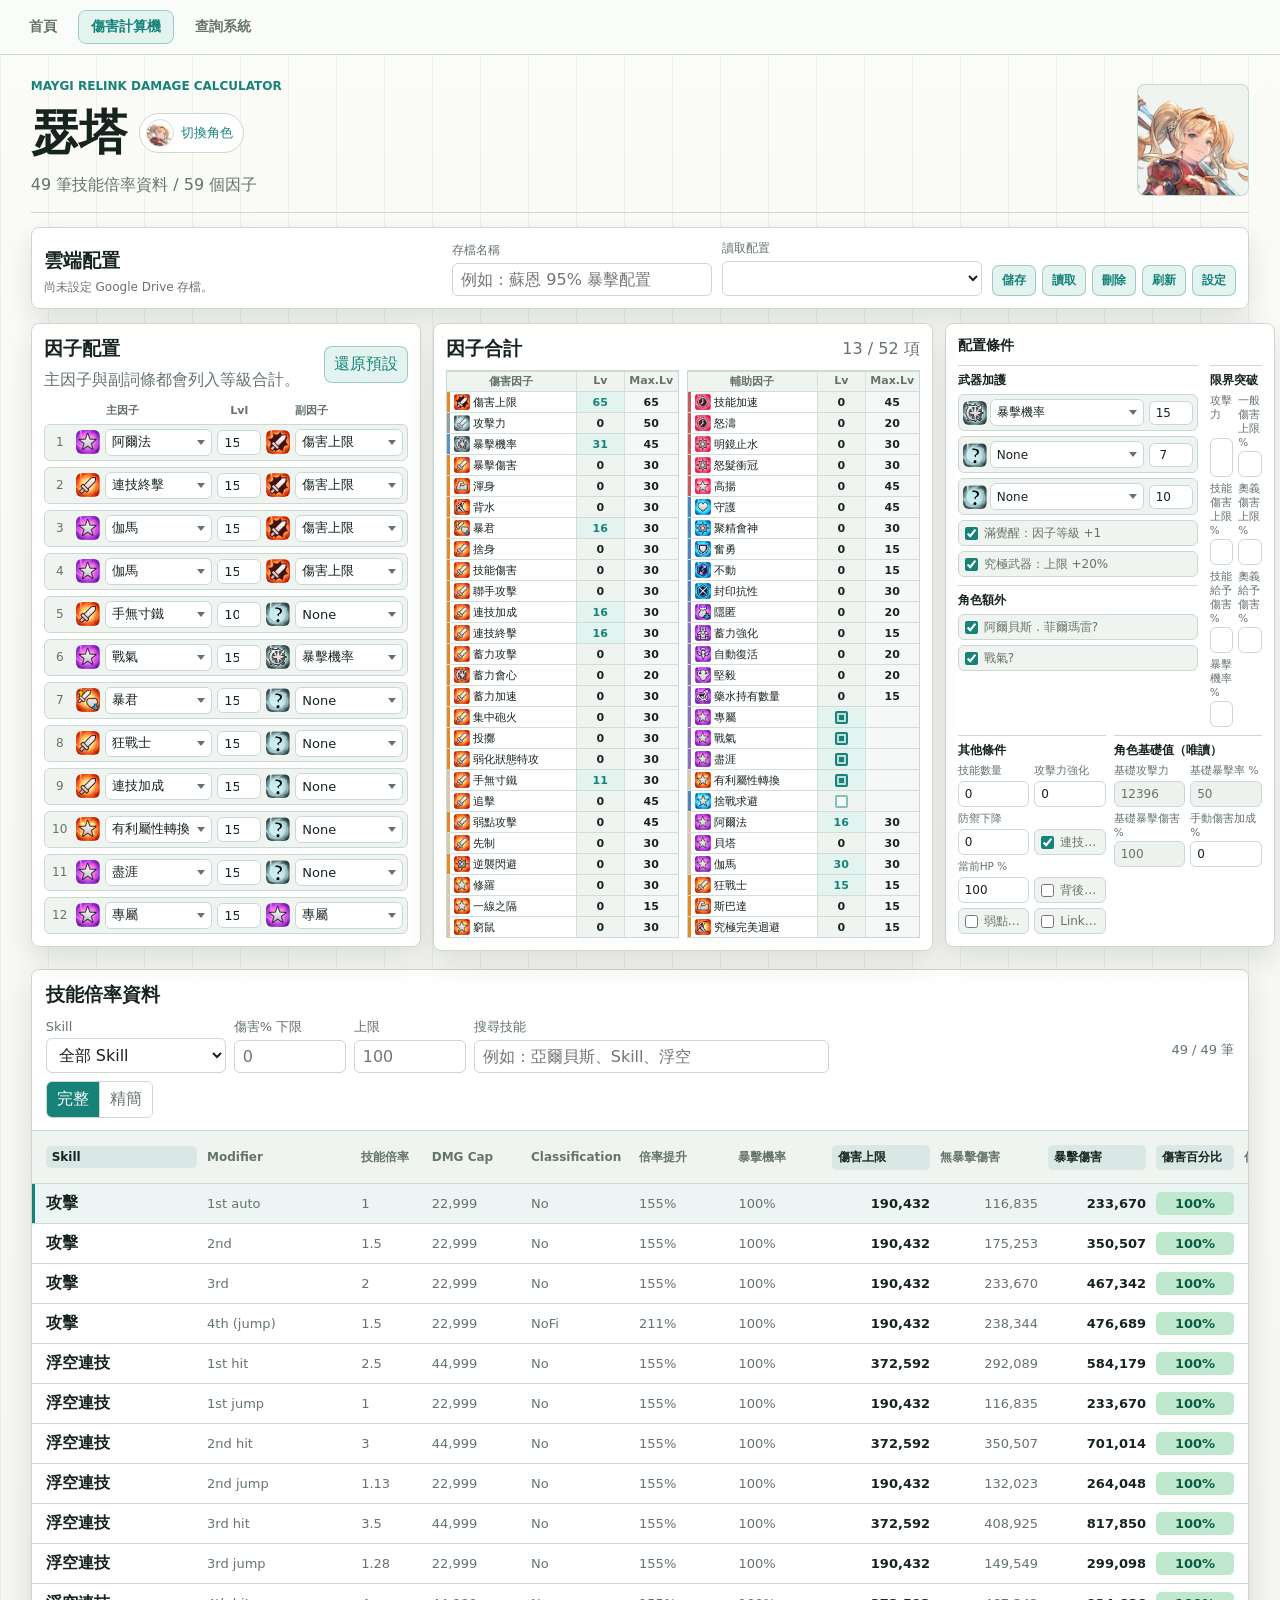
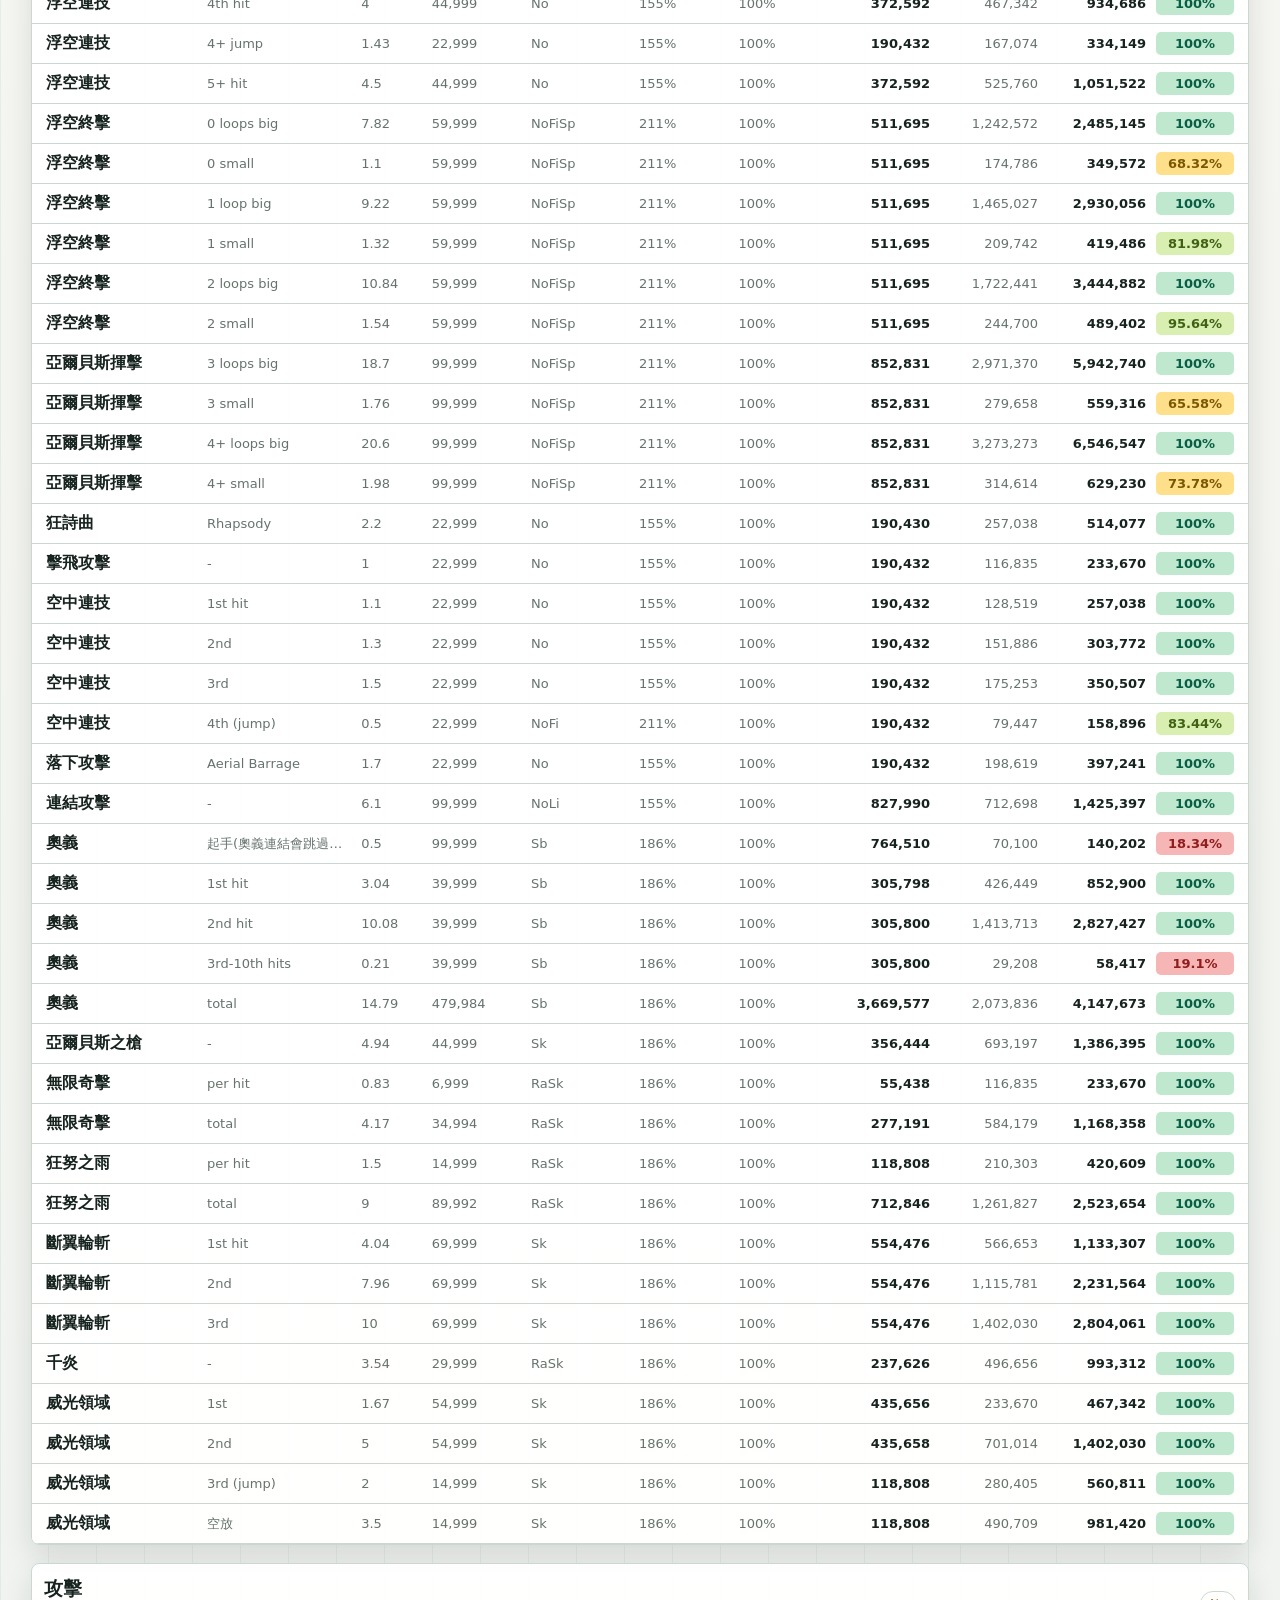
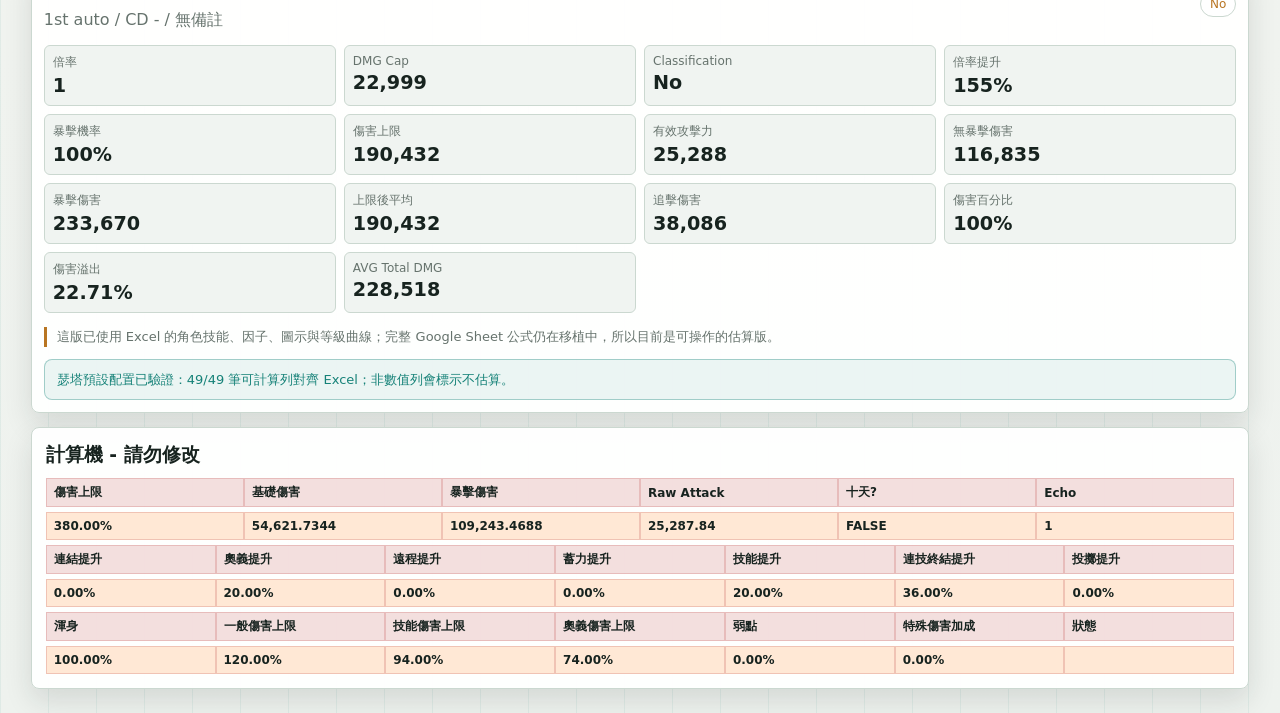
==== commit 695af55b: "Bust damage asset cache" ====
--- a/damage/index.html
+++ b/damage/index.html
@@ -4,7 +4,7 @@
     <meta charset="utf-8" />
     <meta name="viewport" content="width=device-width, initial-scale=1" />
     <title>Relink 傷害計算</title>
-    <link rel="stylesheet" href="./styles.css" />
+    <link rel="stylesheet" href="./styles.css?v=20260601-3" />
   </head>
   <body>
     <nav class="site-nav" aria-label="全站導覽">
@@ -230,7 +230,7 @@
       </main>
     </div>
 
-    <script src="./data/damage-calculator.js?v=20260601-1"></script>
-    <script src="./app.js?v=20260601-1"></script>
+    <script src="./data/damage-calculator.js?v=20260601-2"></script>
+    <script src="./app.js?v=20260601-3"></script>
   </body>
 </html>
--- a/damage/styles.css
+++ b/damage/styles.css
@@ -137,6 +137,7 @@
 
 .field input,
 .sigil-slot select,
+.sigil-picker-toggle,
 .sigil-slot input {
   width: 100%;
   min-width: 0;
@@ -156,6 +157,7 @@
 
 .field input:focus,
 .sigil-slot select:focus,
+.sigil-picker-toggle:focus,
 .sigil-slot input:focus {
   border-color: var(--accent);
   box-shadow: 0 0 0 3px rgba(22, 130, 120, 0.14);
@@ -534,6 +536,7 @@
 }
 
 .weapon-row select,
+.weapon-row .sigil-picker-toggle,
 .weapon-row input {
   width: 100%;
   min-width: 0;
@@ -597,9 +600,104 @@
 }
 
 .sigil-slot select,
+.sigil-picker-toggle,
 .sigil-slot input {
   padding: 4px 6px;
   font-size: 13px;
+}
+
+.sigil-picker {
+  position: relative;
+  min-width: 0;
+}
+
+.sigil-picker-toggle {
+  display: flex;
+  align-items: center;
+  justify-content: space-between;
+  gap: 6px;
+  height: 27px;
+  color: var(--text);
+  background: var(--panel);
+  outline: none;
+  text-align: left;
+}
+
+.sigil-picker-toggle span {
+  min-width: 0;
+  overflow: hidden;
+  text-overflow: ellipsis;
+  white-space: nowrap;
+}
+
+.sigil-picker-toggle::after {
+  content: "";
+  flex: 0 0 auto;
+  width: 0;
+  height: 0;
+  border-left: 4px solid transparent;
+  border-right: 4px solid transparent;
+  border-top: 5px solid var(--muted);
+}
+
+.sigil-picker.open .sigil-picker-toggle::after {
+  transform: rotate(180deg);
+}
+
+.sigil-picker-menu {
+  position: absolute;
+  z-index: 80;
+  top: calc(100% + 4px);
+  left: 0;
+  right: 0;
+  display: none;
+  max-height: 260px;
+  overflow: auto;
+  border: 1px solid rgba(22, 130, 120, 0.25);
+  border-radius: 7px;
+  padding: 4px;
+  background: var(--panel);
+  box-shadow: 0 14px 34px rgba(20, 35, 32, 0.18);
+}
+
+.sigil-picker.open .sigil-picker-menu {
+  display: grid;
+  gap: 2px;
+}
+
+.sigil-picker-option {
+  display: grid;
+  grid-template-columns: 22px minmax(0, 1fr);
+  gap: 6px;
+  align-items: center;
+  width: 100%;
+  border: 1px solid transparent;
+  border-radius: 5px;
+  padding: 3px 5px;
+  color: var(--text);
+  background: transparent;
+  font-size: 12px;
+  text-align: left;
+}
+
+.sigil-picker-option:hover,
+.sigil-picker-option.selected {
+  border-color: rgba(22, 130, 120, 0.24);
+  background: var(--accent-soft);
+}
+
+.sigil-picker-option img {
+  width: 22px;
+  height: 22px;
+  border-radius: 5px;
+  object-fit: contain;
+}
+
+.sigil-picker-option span {
+  min-width: 0;
+  overflow: hidden;
+  text-overflow: ellipsis;
+  white-space: nowrap;
 }
 
 .form-grid {
@@ -1380,7 +1478,7 @@
     grid-column: 2;
   }
 
-  .sigil-sub {
+  .sigil-sub-picker {
     grid-column: 3 / -1;
   }
 
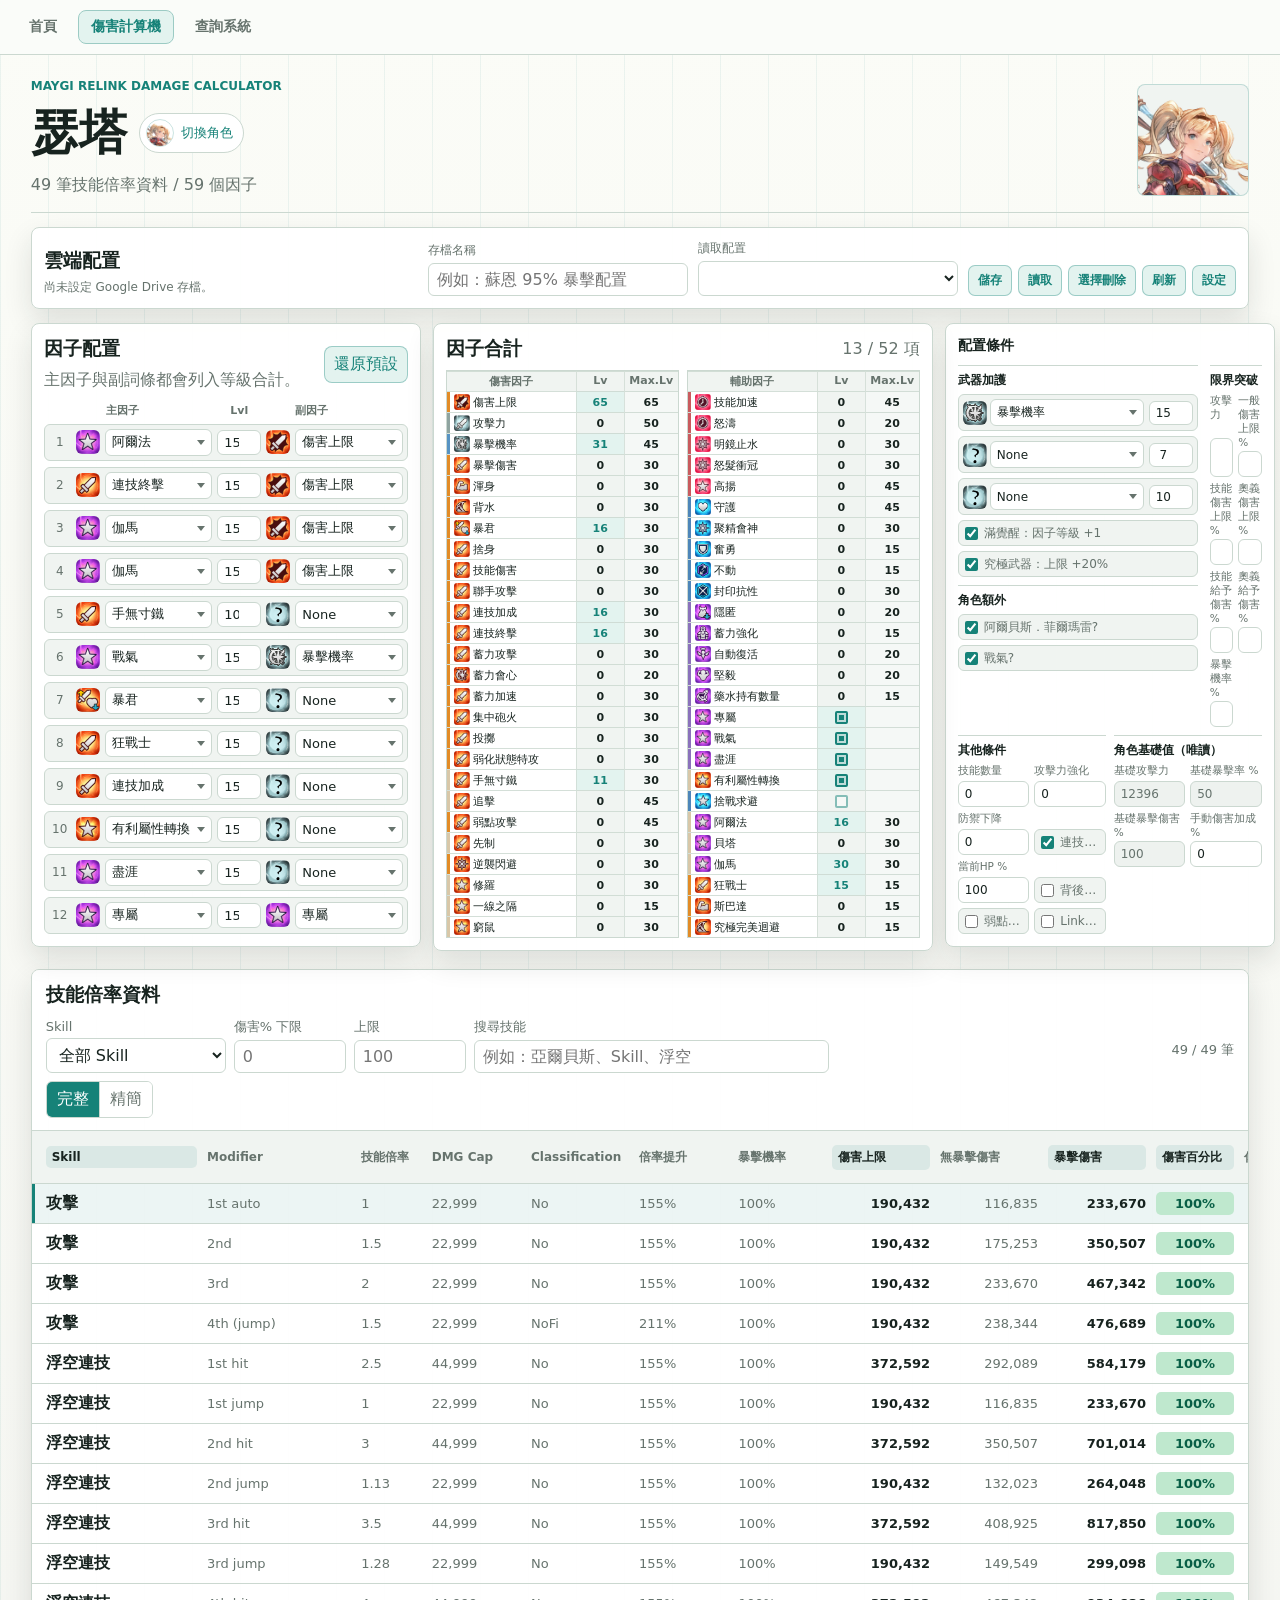
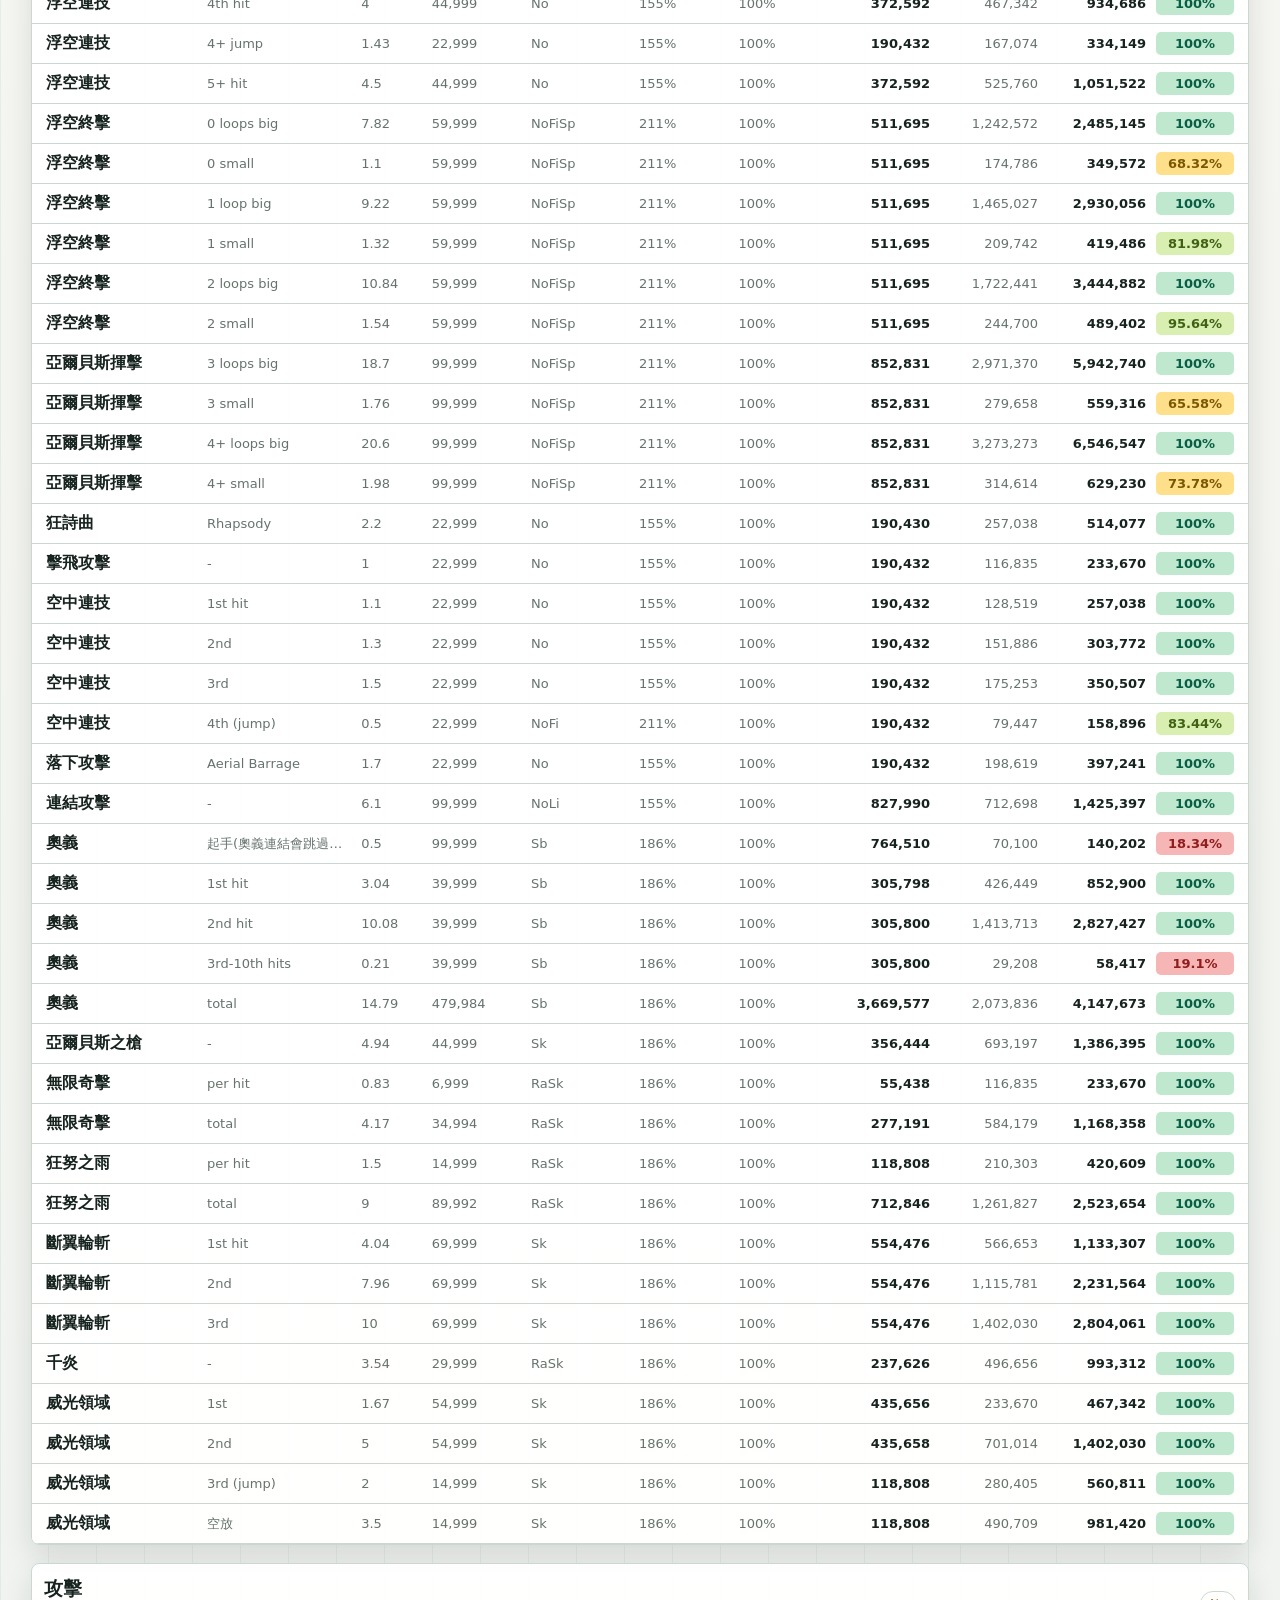
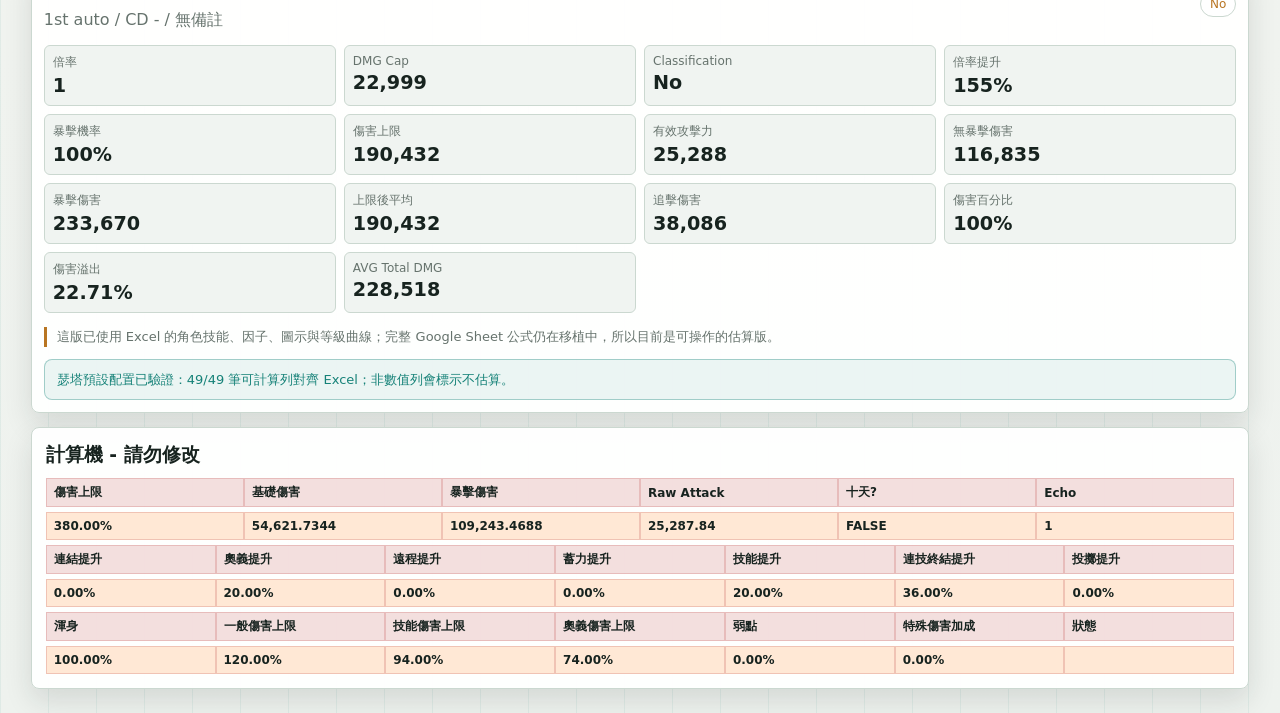
==== commit 59870e0d: "Add selectable preset deletion" ====
--- a/damage/index.html
+++ b/damage/index.html
@@ -4,7 +4,7 @@
     <meta charset="utf-8" />
     <meta name="viewport" content="width=device-width, initial-scale=1" />
     <title>Relink 傷害計算</title>
-    <link rel="stylesheet" href="./styles.css?v=20260601-3" />
+    <link rel="stylesheet" href="./styles.css?v=20260607-1" />
   </head>
   <body>
     <nav class="site-nav" aria-label="全站導覽">
@@ -46,7 +46,7 @@
             <div class="preset-actions">
               <button id="savePresetButton" type="button">儲存</button>
               <button id="loadPresetButton" type="button">讀取</button>
-              <button id="deletePresetButton" type="button">刪除</button>
+              <button id="deletePresetButton" type="button">選擇刪除</button>
               <button id="refreshPresetButton" type="button">刷新</button>
               <button id="presetSettingsButton" type="button">設定</button>
             </div>
@@ -64,6 +64,19 @@
               <button id="savePresetSettingsButton" type="button">儲存設定</button>
               <button id="testPresetSettingsButton" type="button">測試連線</button>
               <a id="openPresetFolderLink" href="#" target="_blank" rel="noreferrer" hidden>開啟雲端資料夾</a>
+            </div>
+          </div>
+          <div id="presetDeletePanel" class="preset-delete-panel" hidden>
+            <div class="preset-delete-head">
+              <div>
+                <h4>選擇刪除</h4>
+                <p>勾選不要保留的雲端配置，再按刪除勾選。</p>
+              </div>
+              <button id="cancelPresetDeleteButton" type="button">收起</button>
+            </div>
+            <div id="presetDeleteList" class="preset-delete-list"></div>
+            <div class="preset-actions preset-delete-actions">
+              <button id="confirmPresetDeleteButton" type="button">刪除勾選</button>
             </div>
           </div>
         </section>
@@ -230,7 +243,8 @@
       </main>
     </div>
 
-    <script src="./data/damage-calculator.js?v=20260601-2"></script>
-    <script src="./app.js?v=20260601-3"></script>
+    <script src="./data/damage-calculator.js?v=20260604-2"></script>
+    <script src="./data/gbfr-logs-map.js?v=20260604-1"></script>
+    <script src="./app.js?v=20260607-1"></script>
   </body>
 </html>
--- a/damage/styles.css
+++ b/damage/styles.css
@@ -419,6 +419,83 @@
 
 .preset-settings[hidden] {
   display: none;
+}
+
+.preset-delete-panel {
+  border-top: 1px solid var(--line);
+  margin-top: 10px;
+  padding-top: 10px;
+}
+
+.preset-delete-panel[hidden] {
+  display: none;
+}
+
+.preset-delete-head {
+  display: flex;
+  justify-content: space-between;
+  gap: 12px;
+  align-items: start;
+  margin-bottom: 8px;
+}
+
+.preset-delete-head h4 {
+  margin: 0;
+  font-size: 14px;
+}
+
+.preset-delete-head p,
+.preset-delete-empty {
+  margin: 4px 0 0;
+  color: var(--muted);
+  font-size: 12px;
+}
+
+.preset-delete-list {
+  display: grid;
+  grid-template-columns: repeat(auto-fit, minmax(210px, 1fr));
+  gap: 6px;
+}
+
+.preset-delete-item {
+  display: grid;
+  grid-template-columns: 18px 1fr;
+  gap: 7px;
+  align-items: center;
+  border: 1px solid var(--line);
+  border-radius: 7px;
+  padding: 7px 8px;
+  background: rgba(244, 250, 247, 0.8);
+  color: var(--text);
+  font-size: 12px;
+}
+
+.preset-delete-item input {
+  width: 14px;
+  height: 14px;
+  accent-color: var(--accent);
+}
+
+.preset-delete-meta {
+  display: grid;
+  min-width: 0;
+}
+
+.preset-delete-meta strong {
+  overflow: hidden;
+  text-overflow: ellipsis;
+  white-space: nowrap;
+  font-size: 13px;
+}
+
+.preset-delete-meta small {
+  color: var(--muted);
+  font-size: 11px;
+}
+
+.preset-delete-actions {
+  justify-content: flex-end;
+  margin-top: 8px;
 }
 
 .build-panel,
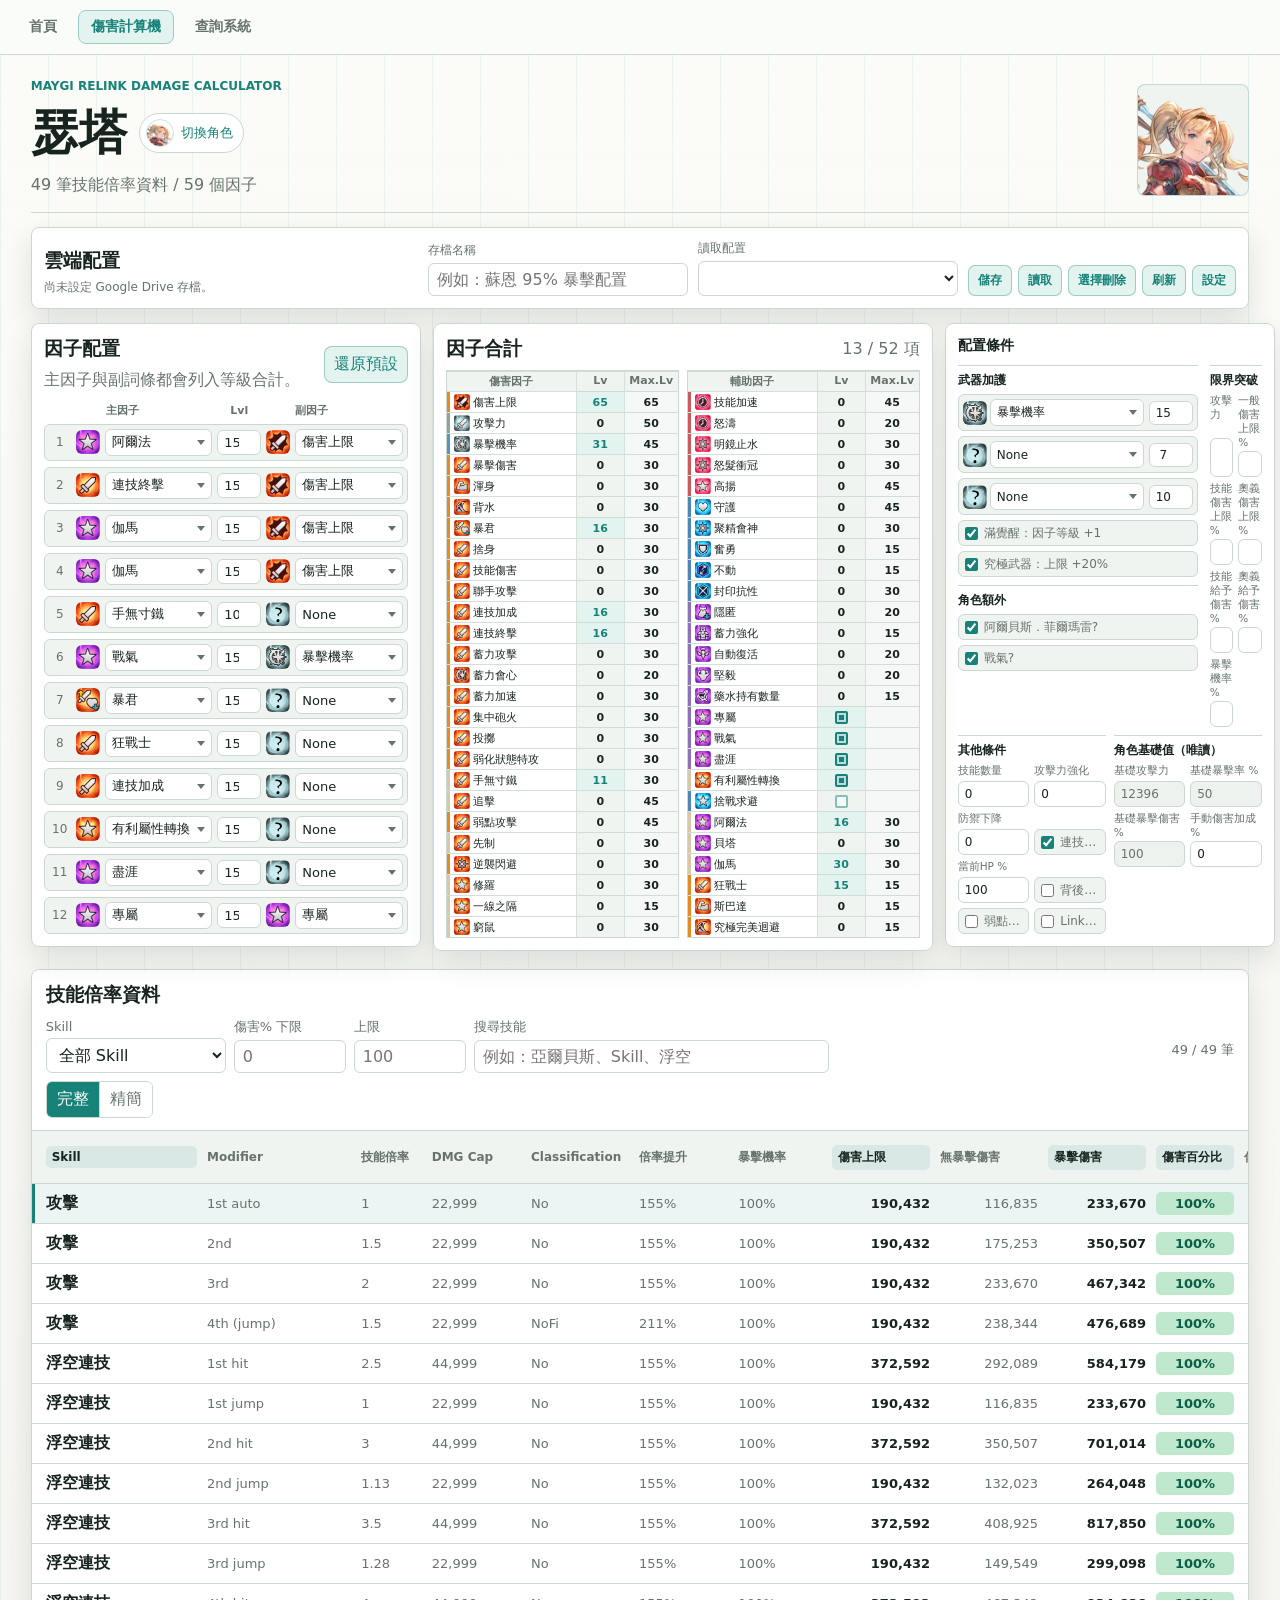
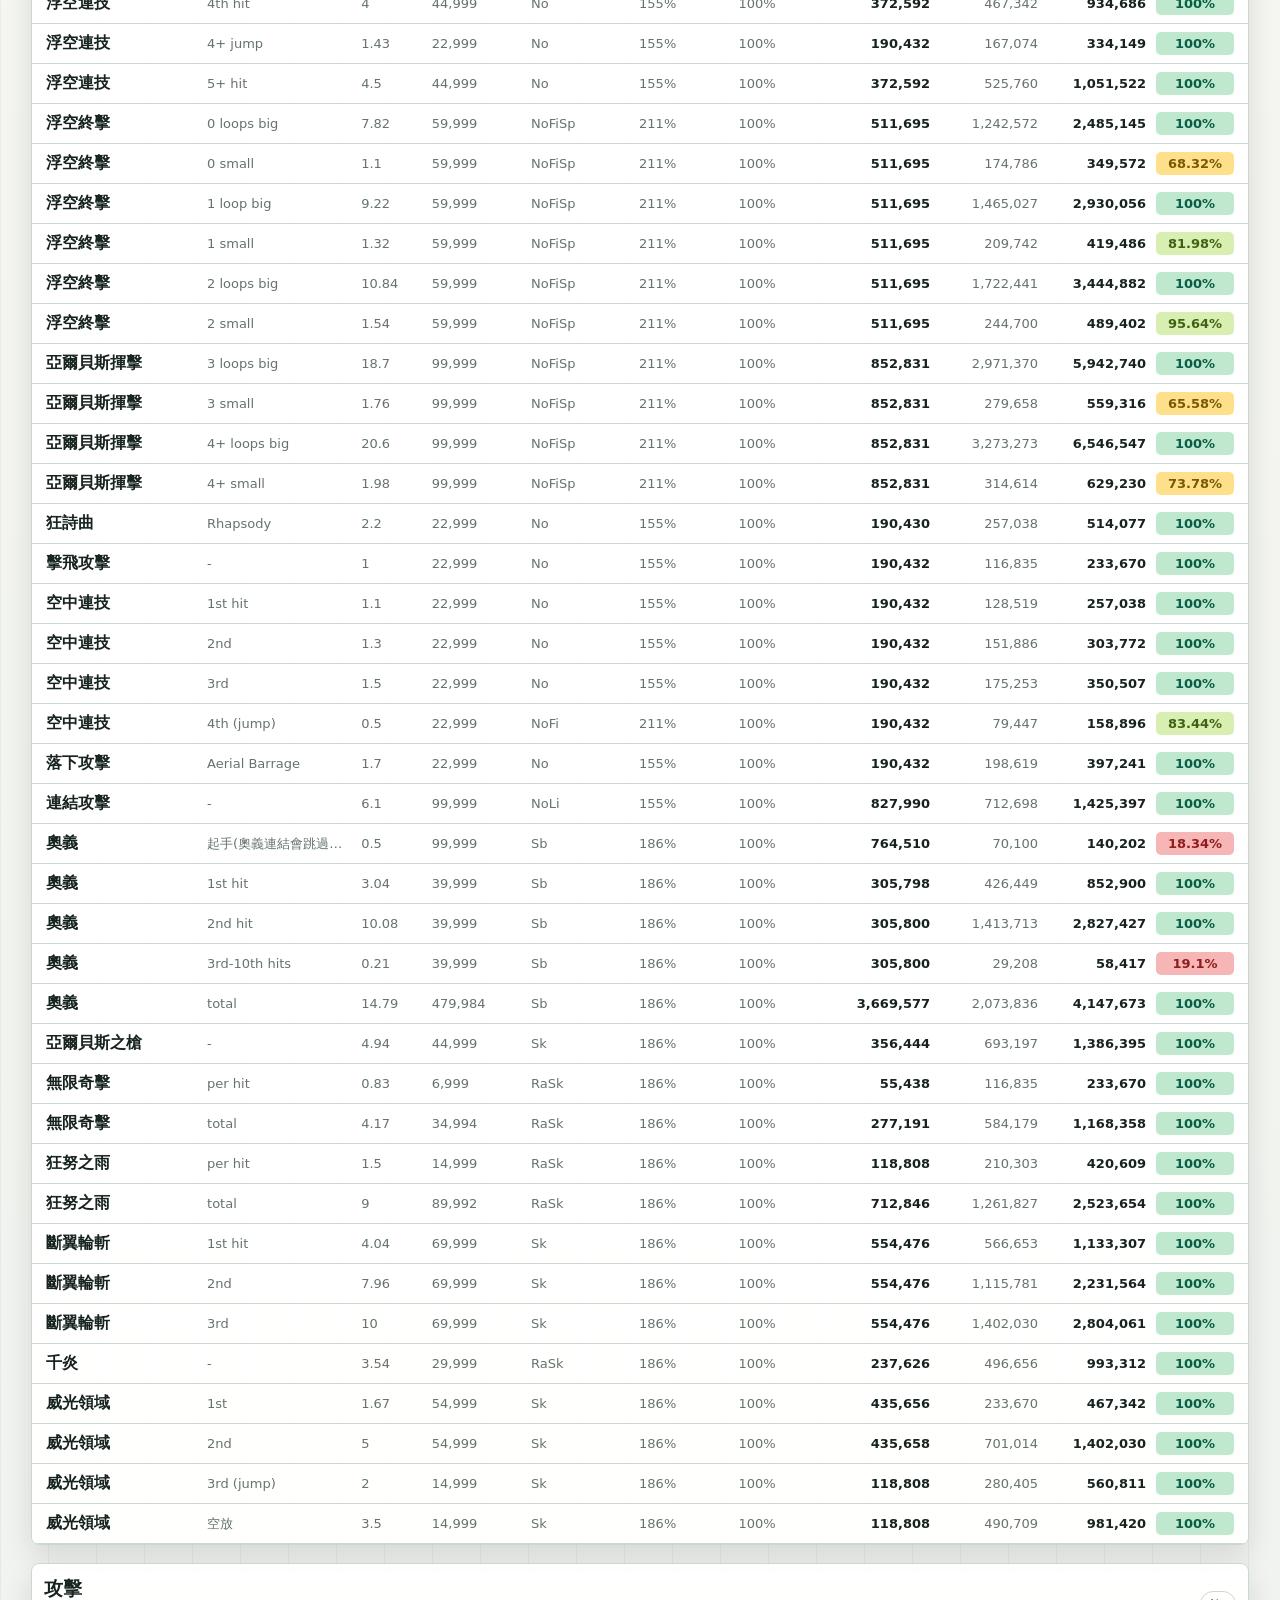
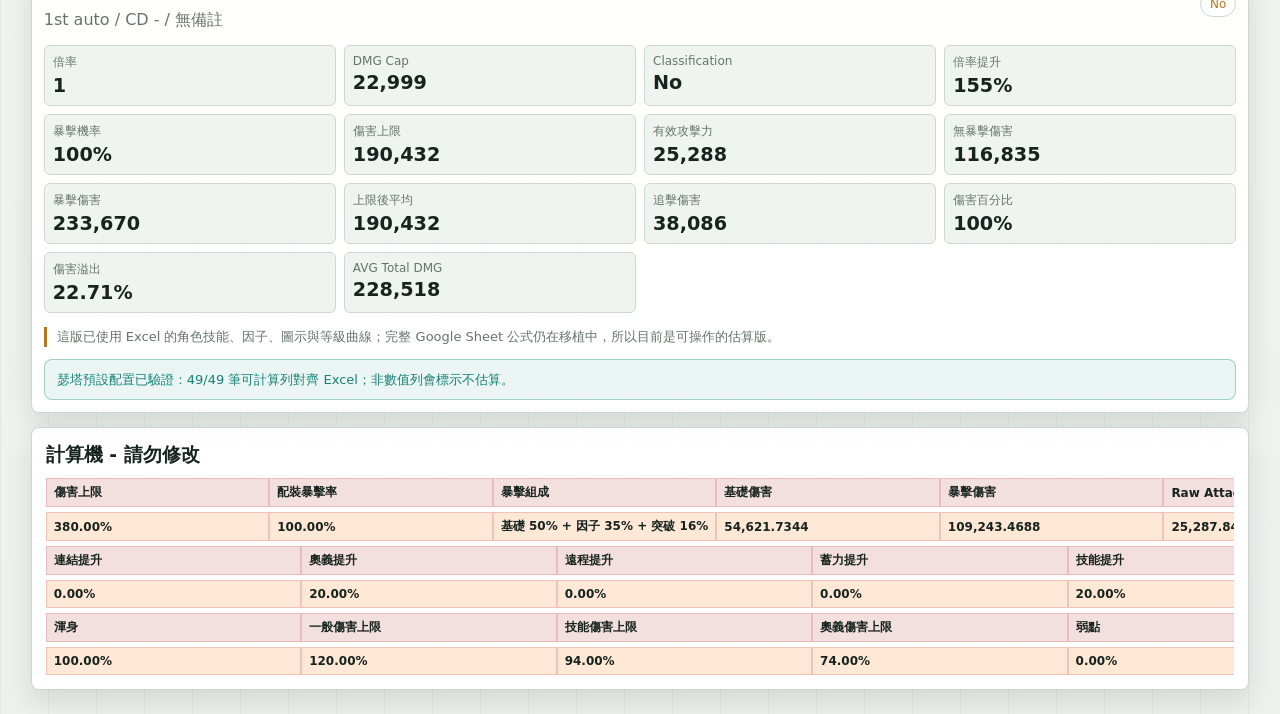
==== commit ece0fa4c: "Show build critical rate summary" ====
--- a/damage/index.html
+++ b/damage/index.html
@@ -245,6 +245,6 @@
 
     <script src="./data/damage-calculator.js?v=20260604-2"></script>
     <script src="./data/gbfr-logs-map.js?v=20260604-1"></script>
-    <script src="./app.js?v=20260607-1"></script>
+    <script src="./app.js?v=20260607-crit"></script>
   </body>
 </html>
